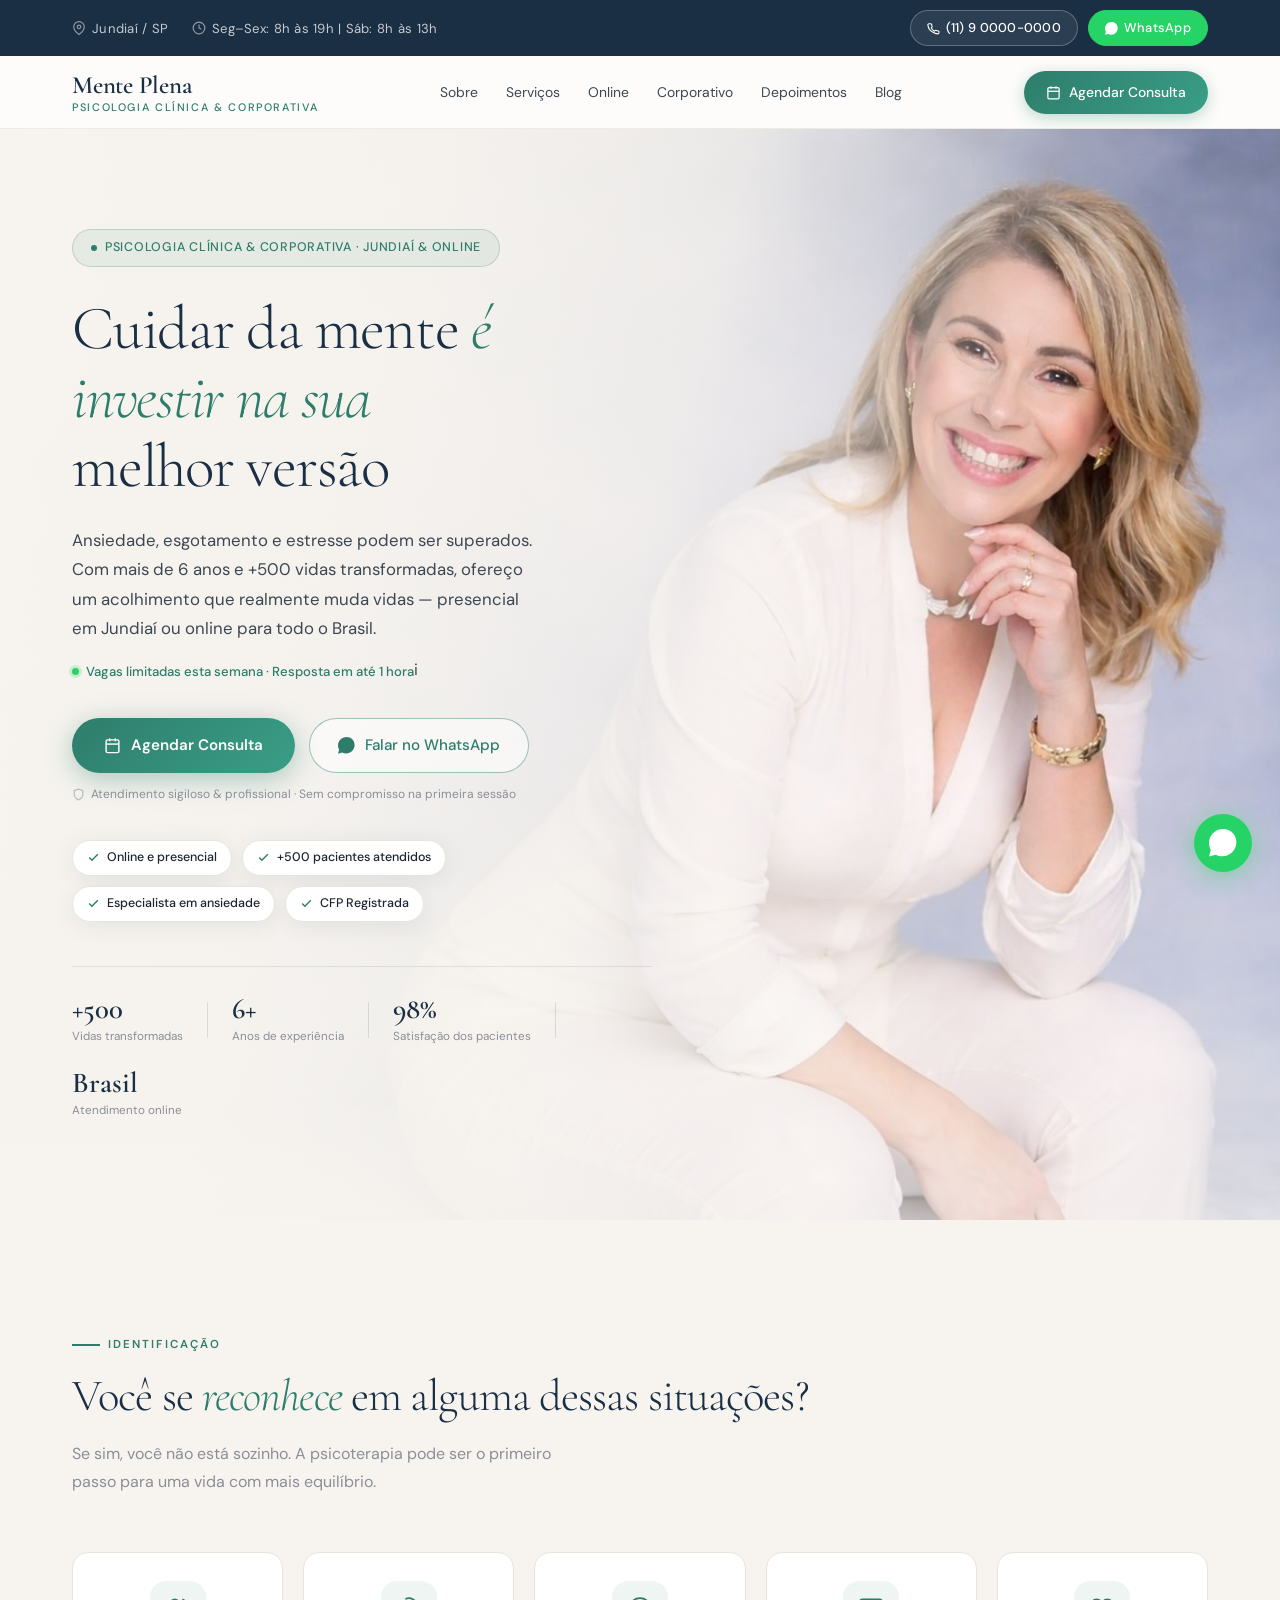
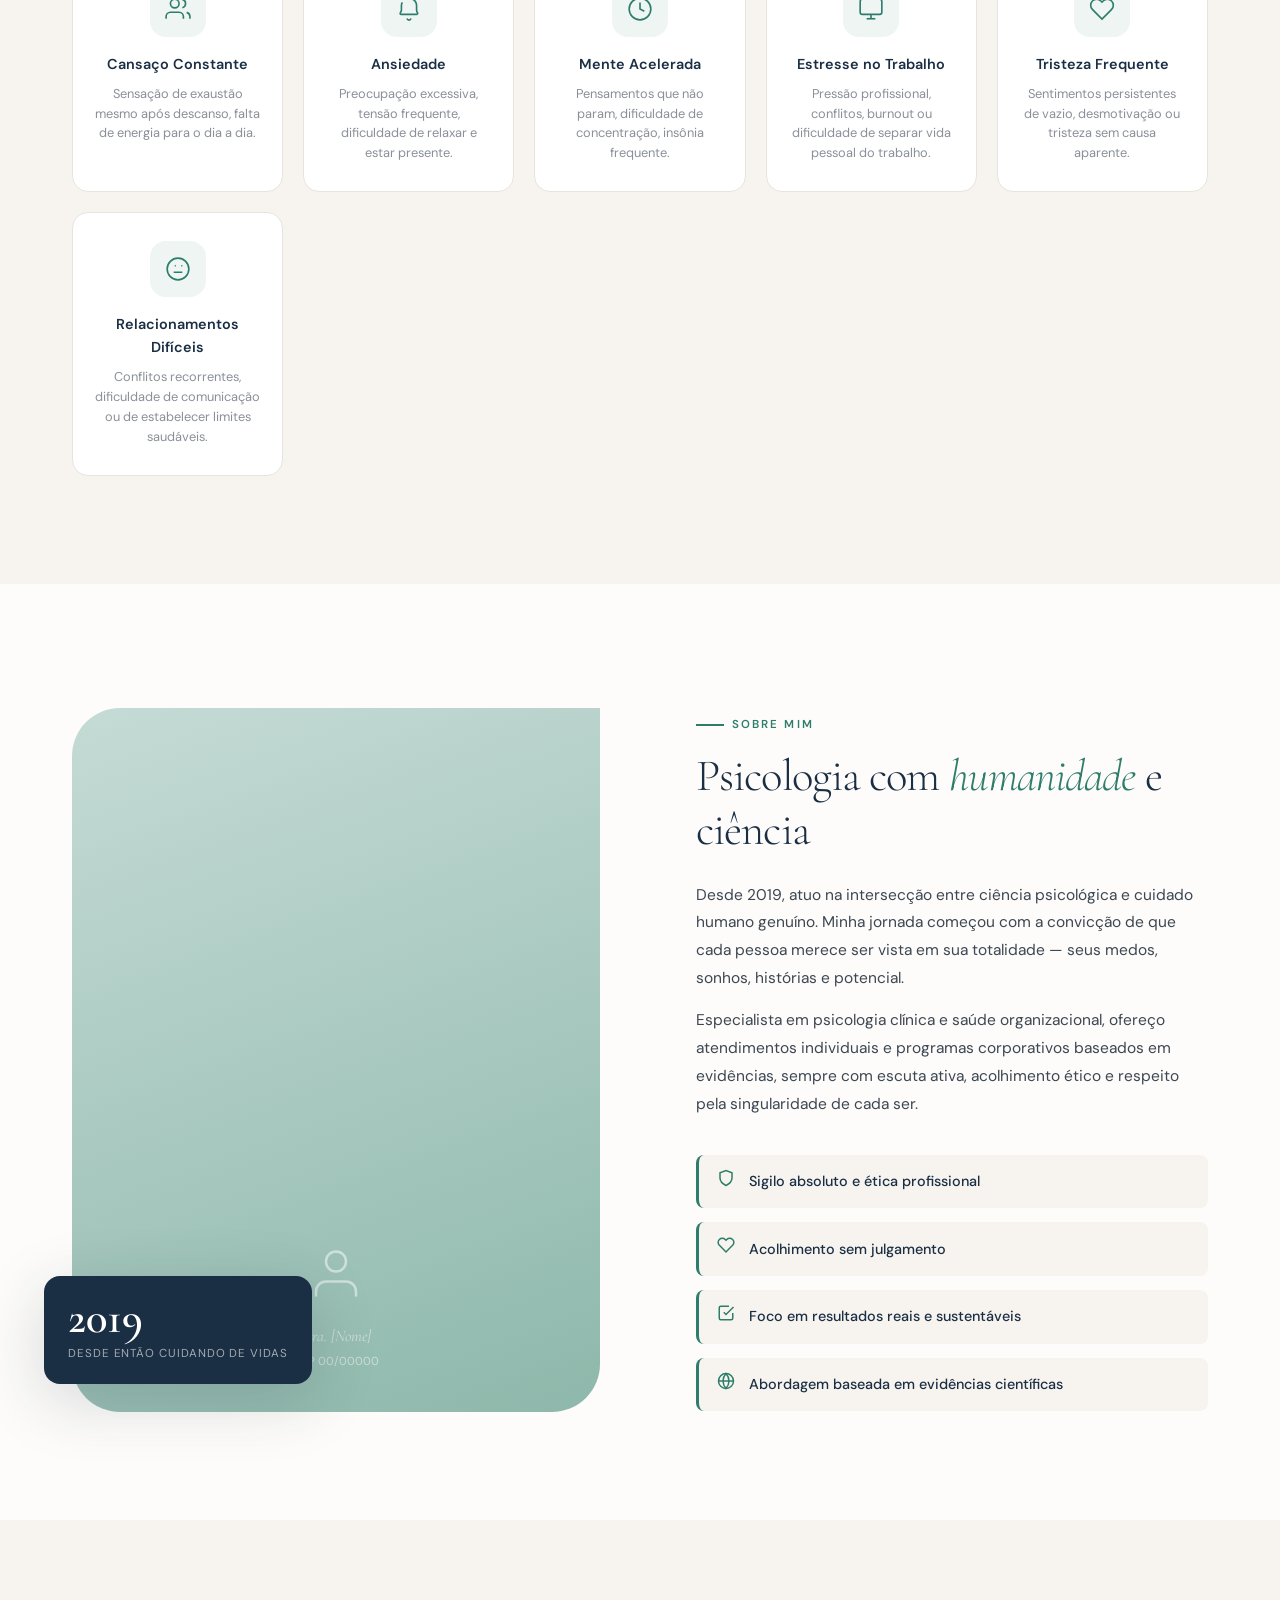
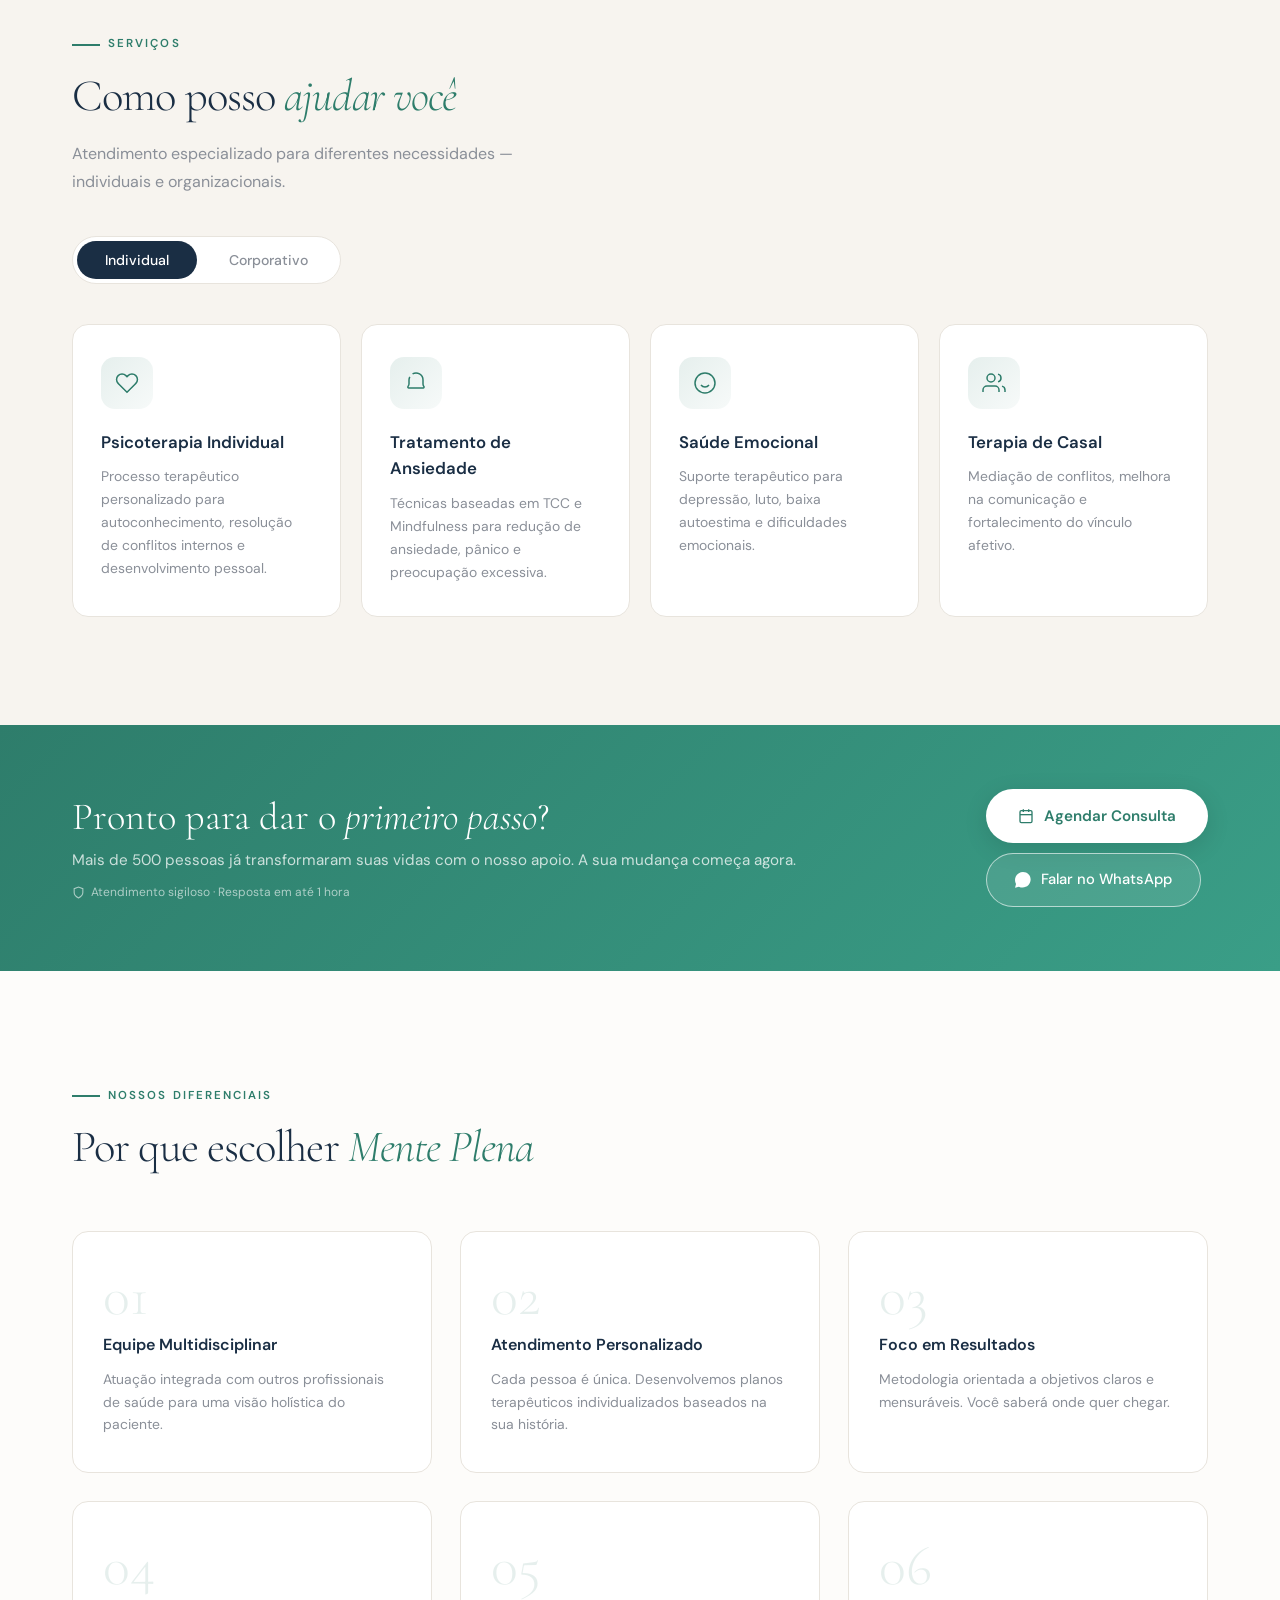
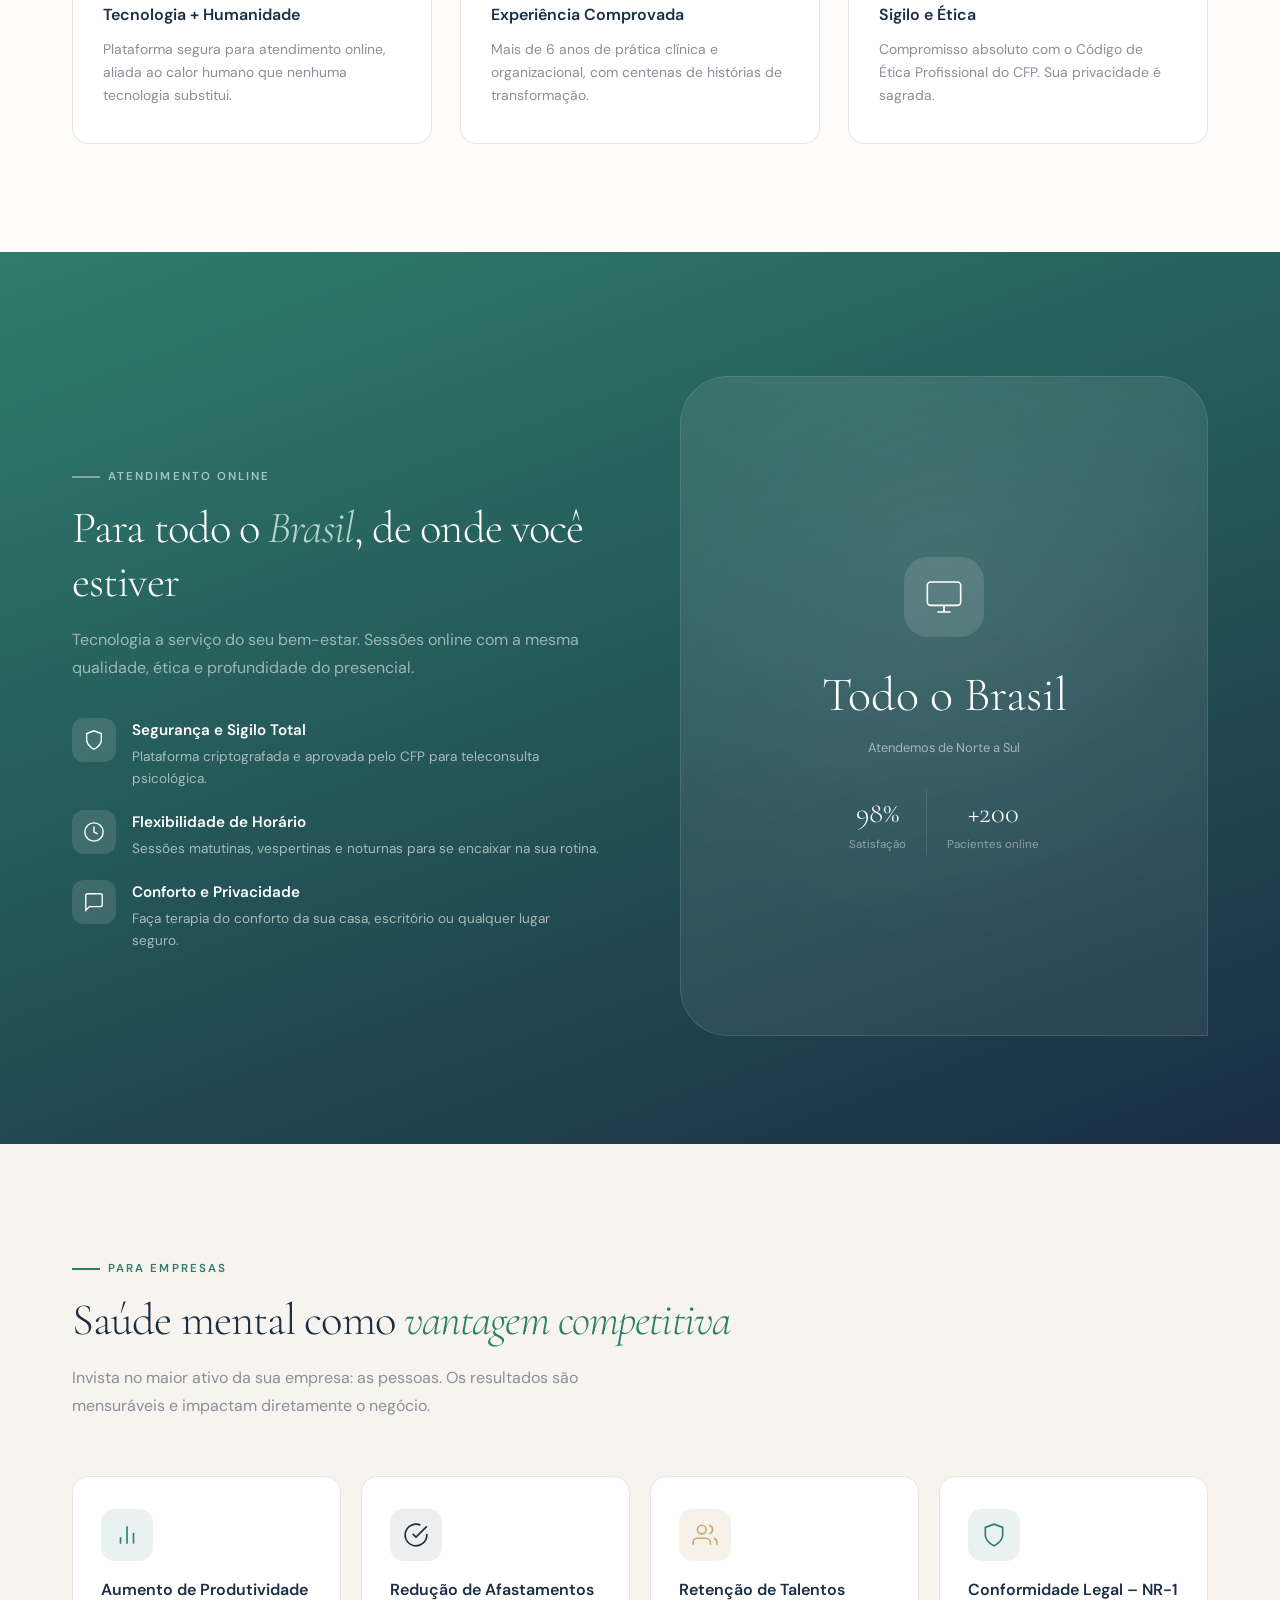
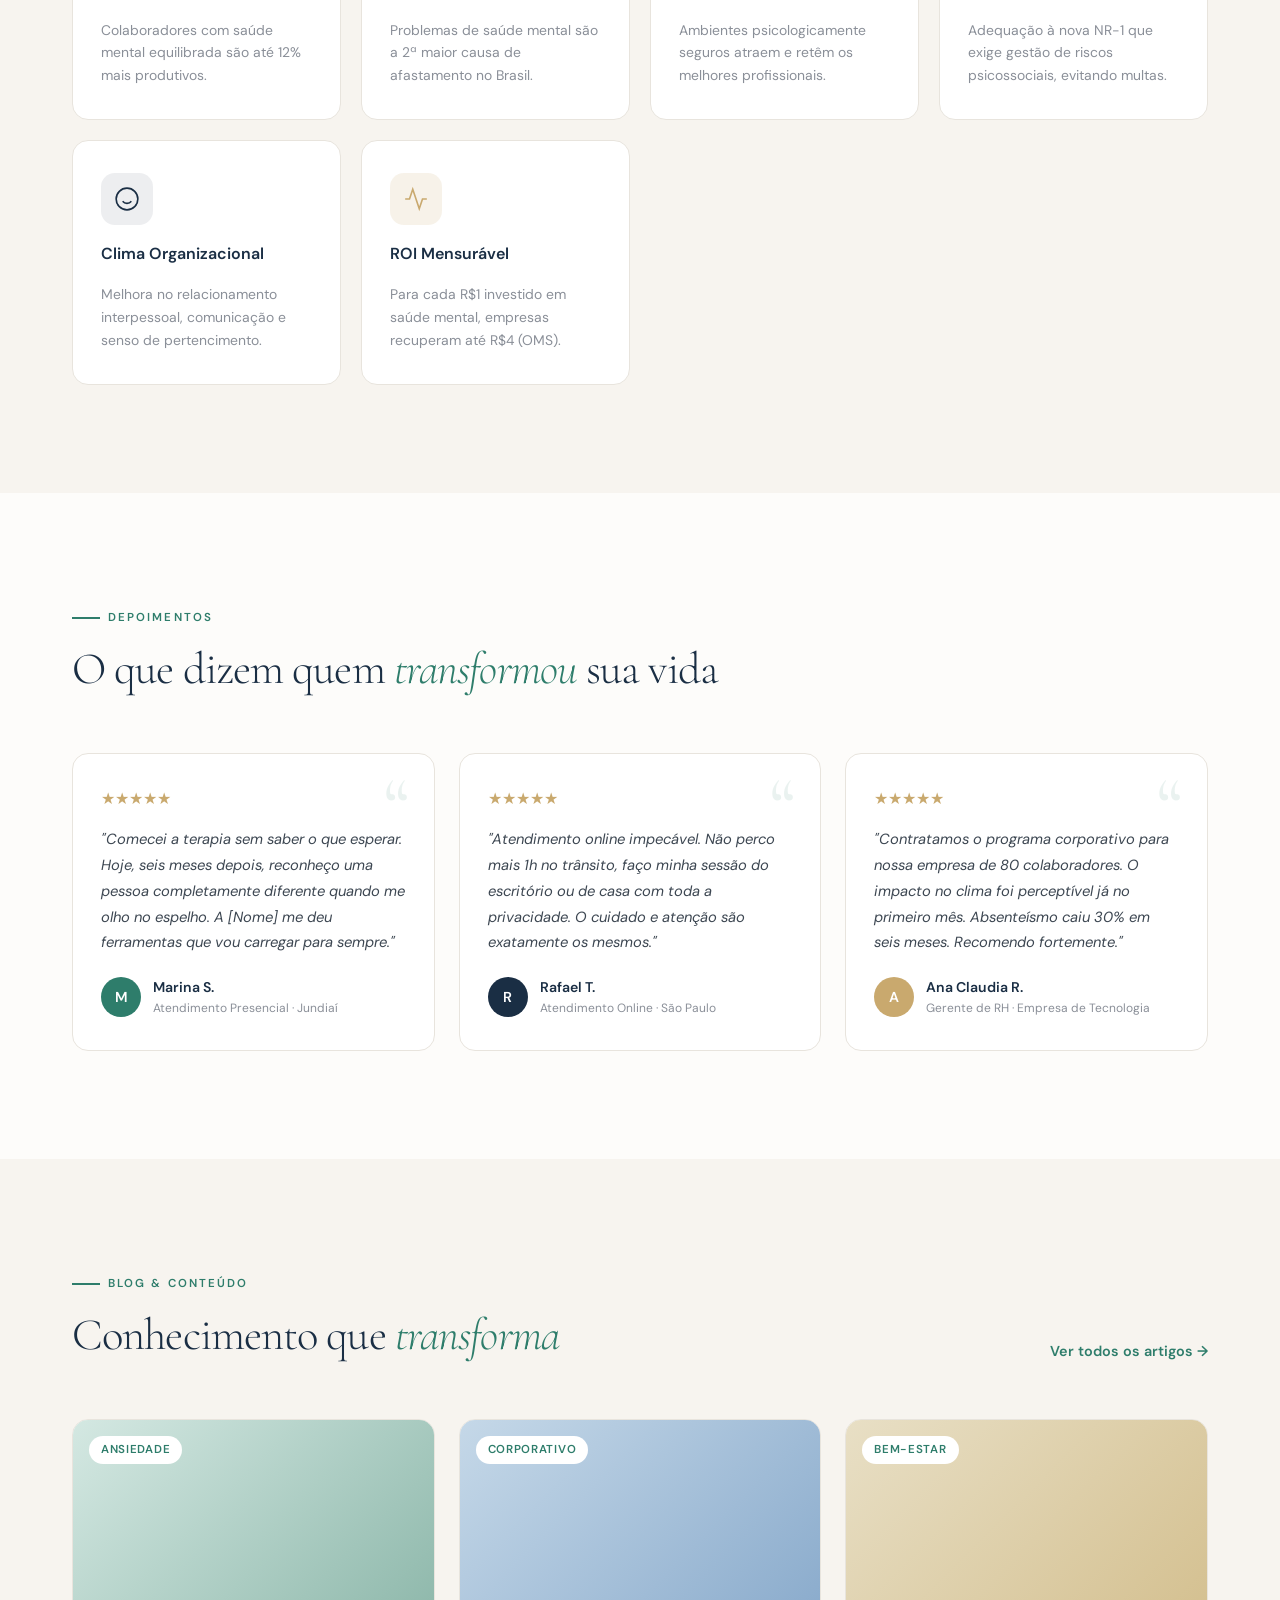
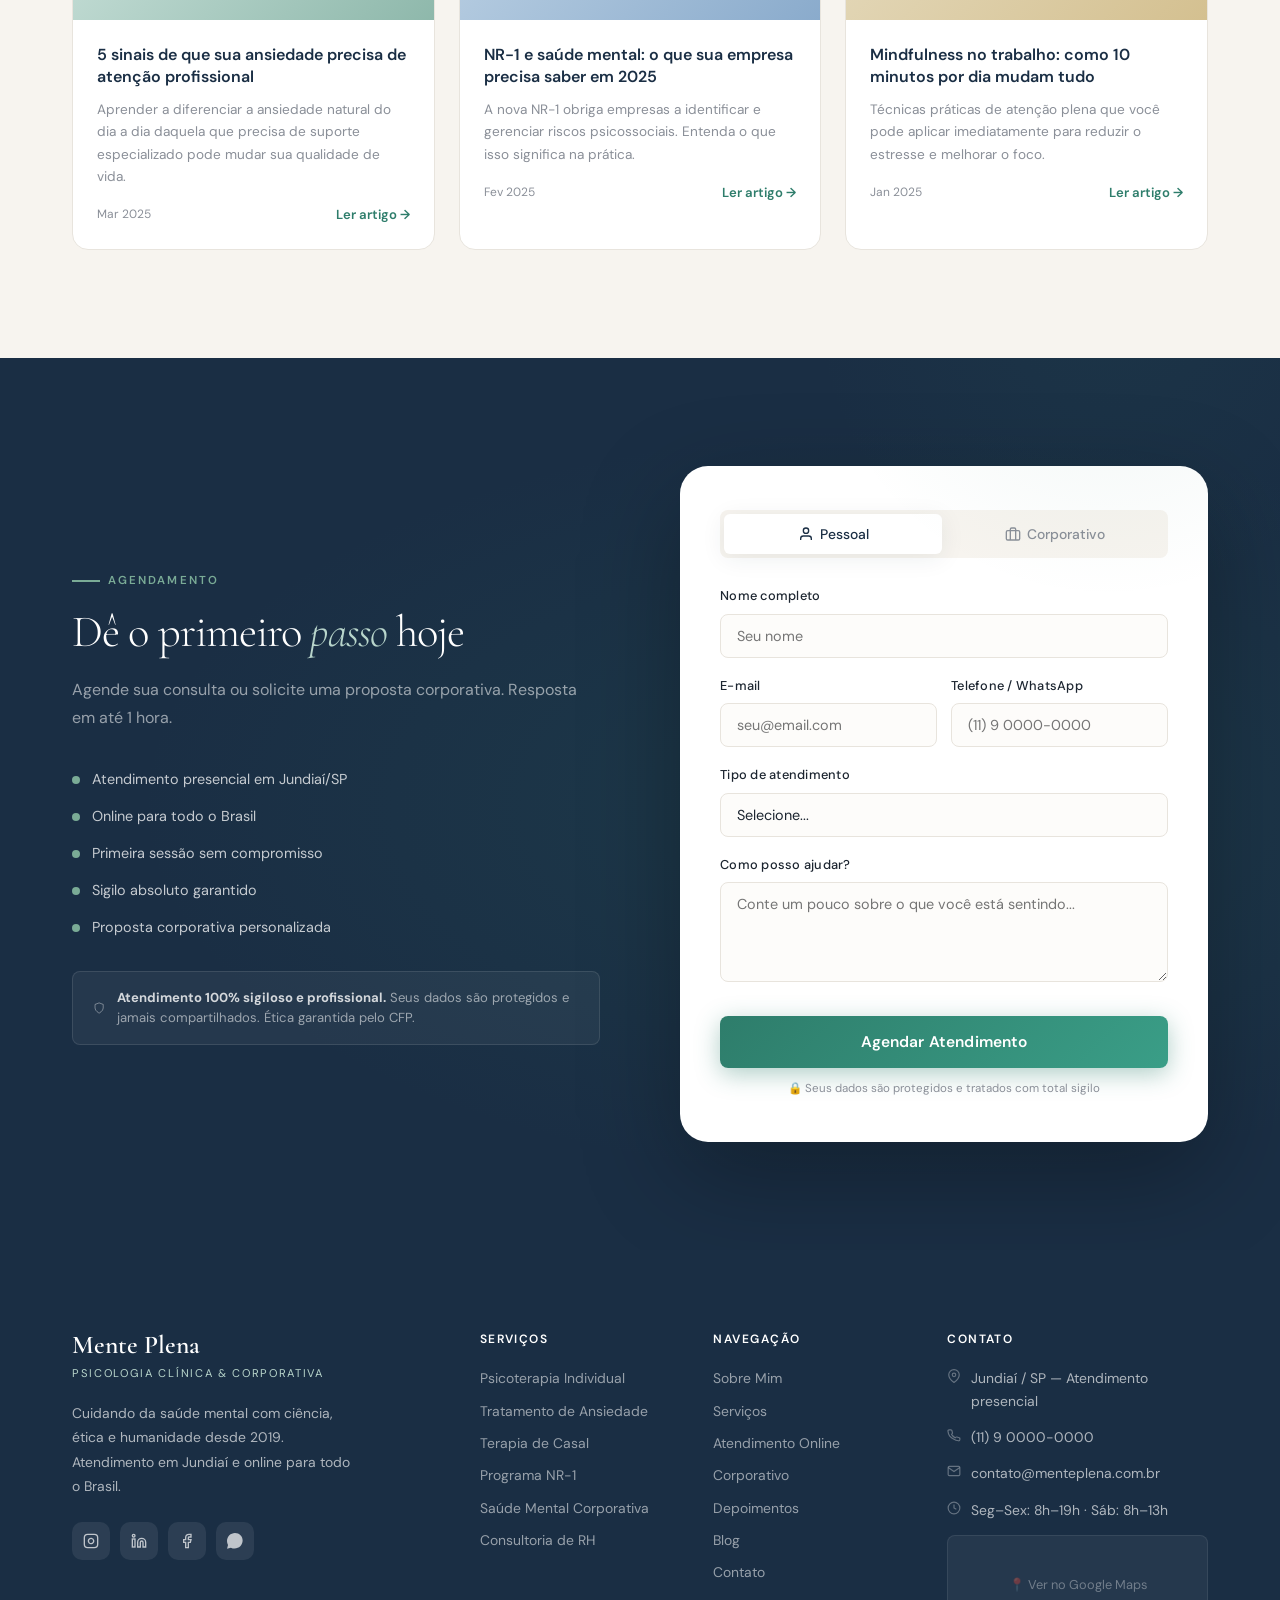
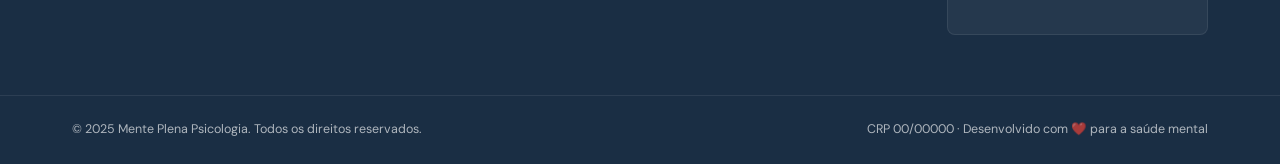
==== mente_plena_melhorado.html @ f74b6563 "subindo uns bagui ai" ====
<!DOCTYPE html>
<html lang="pt-BR">
<head>
<meta charset="UTF-8">
<meta name="viewport" content="width=device-width, initial-scale=1.0">
<meta name="description" content="Psicóloga em Jundiaí e atendimento online para todo o Brasil. Saúde mental individual e corporativa. Agende sua consulta.">
<title>Mente Plena | Psicologia Clínica e Corporativa em Jundiaí</title>
<link rel="preconnect" href="https://fonts.googleapis.com">
<link href="https://fonts.googleapis.com/css2?family=Cormorant+Garamond:ital,wght@0,300;0,400;0,600;1,300;1,400&family=DM+Sans:ital,opsz,wght@0,9..40,300;0,9..40,400;0,9..40,500;0,9..40,600;1,9..40,300&display=swap" rel="stylesheet">
<style>
  *, *::before, *::after { box-sizing: border-box; margin: 0; padding: 0; }

  :root {
    --navy: #1a2e44;
    --navy-mid: #243b55;
    --teal: #2e7d6b;
    --teal-light: #3a9e87;
    --sage: #7aab96;
    --sage-pale: #b8d5cb;
    --cream: #f7f4ef;
    --warm-white: #fdfcfa;
    --stone: #e8e4dd;
    --gray-mid: #8a8f98;
    --text-dark: #1c2530;
    --text-body: #3d4752;
    --gold: #c9a96e;
    --gold-light: #e8d5b0;
    --font-display: 'Cormorant Garamond', Georgia, serif;
    --font-body: 'DM Sans', sans-serif;
    --radius-sm: 8px;
    --radius-md: 16px;
    --radius-lg: 28px;
    --radius-xl: 48px;
    --shadow-soft: 0 4px 24px rgba(26,46,68,0.08);
    --shadow-mid: 0 8px 40px rgba(26,46,68,0.12);
    --shadow-strong: 0 16px 64px rgba(26,46,68,0.18);
    --transition: all 0.35s cubic-bezier(0.4, 0, 0.2, 1);
  }

  html { scroll-behavior: smooth; font-size: 16px; }
  body { font-family: var(--font-body); color: var(--text-body); background: var(--warm-white); line-height: 1.6; overflow-x: hidden; }

  /* ── TOPBAR ── */
  .topbar { background: var(--navy); color: rgba(255,255,255,0.75); font-size: 0.82rem; font-weight: 400; letter-spacing: 0.02em; padding: 10px 0; }
  .topbar-inner { max-width: 1200px; margin: 0 auto; padding: 0 32px; display: flex; align-items: center; justify-content: space-between; gap: 16px; flex-wrap: wrap; }
  .topbar-left { display: flex; align-items: center; gap: 24px; flex-wrap: wrap; }
  .topbar-item { display: flex; align-items: center; gap: 6px; }
  .topbar-item svg { opacity: 0.7; flex-shrink: 0; }
  .topbar-right { display: flex; align-items: center; gap: 10px; }
  .btn-top { display: inline-flex; align-items: center; gap: 6px; padding: 7px 16px; border-radius: 40px; font-size: 0.8rem; font-weight: 500; text-decoration: none; transition: var(--transition); border: 1px solid transparent; cursor: pointer; }
  .btn-top-phone { color: white; border-color: rgba(255,255,255,0.25); background: rgba(255,255,255,0.08); }
  .btn-top-phone:hover { background: rgba(255,255,255,0.18); }
  .btn-top-wa { background: #25d366; color: white; border-color: #25d366; }
  .btn-top-wa:hover { background: #1fba5a; }

  /* ── NAVBAR ── */
  header {
    position: sticky; top: 0; z-index: 100;
    background: rgba(253,252,250,0.96);
    backdrop-filter: blur(20px);
    -webkit-backdrop-filter: blur(20px);
    border-bottom: 1px solid rgba(232,228,221,0.7);
    transition: all 0.4s cubic-bezier(0.4,0,0.2,1);
  }
  header.scrolled {
    box-shadow: 0 2px 32px rgba(26,46,68,0.1);
    background: rgba(253,252,250,0.99);
    border-bottom-color: var(--stone);
  }
  header.scrolled .header-inner { height: 62px; }
  .header-inner { max-width: 1200px; margin: 0 auto; padding: 0 32px; height: 72px; display: flex; align-items: center; justify-content: space-between; gap: 24px; transition: height 0.4s ease; }
  .logo { text-decoration: none; display: flex; flex-direction: column; line-height: 1.2; }
  .logo-name { font-family: var(--font-display); font-size: 1.55rem; font-weight: 600; color: var(--navy); letter-spacing: -0.01em; transition: var(--transition); }
  .logo-tag { font-size: 0.68rem; letter-spacing: 0.15em; text-transform: uppercase; color: var(--teal); font-weight: 500; }
  nav { display: flex; align-items: center; gap: 2px; }
  nav a { text-decoration: none; color: var(--text-body); font-size: 0.87rem; font-weight: 400; padding: 8px 13px; border-radius: 8px; transition: var(--transition); white-space: nowrap; position: relative; }
  nav a:hover { color: var(--teal); background: rgba(46,125,107,0.06); }
  nav a::after { content: ''; position: absolute; bottom: 4px; left: 50%; transform: translateX(-50%) scaleX(0); width: calc(100% - 26px); height: 1.5px; background: var(--teal); border-radius: 2px; transition: transform 0.25s ease; }
  nav a:hover::after { transform: translateX(-50%) scaleX(1); }
  .btn-agendar { display: inline-flex; align-items: center; gap: 8px; padding: 10px 22px; background: linear-gradient(135deg, var(--teal), var(--teal-light)); color: white; border-radius: 40px; text-decoration: none; font-size: 0.87rem; font-weight: 500; transition: var(--transition); box-shadow: 0 4px 16px rgba(46,125,107,0.3); white-space: nowrap; }
  .btn-agendar:hover { transform: translateY(-2px); box-shadow: 0 8px 28px rgba(46,125,107,0.42); }
  /* Hamburger */
  .menu-toggle { display: none; background: none; border: none; cursor: pointer; padding: 8px; border-radius: 8px; transition: var(--transition); flex-direction: column; gap: 5px; }
  .menu-toggle:hover { background: var(--cream); }
  .menu-toggle span { display: block; width: 22px; height: 2px; background: var(--navy); border-radius: 2px; transition: all 0.3s cubic-bezier(0.4,0,0.2,1); }
  .menu-toggle.open span:nth-child(1) { transform: translateY(7px) rotate(45deg); }
  .menu-toggle.open span:nth-child(2) { opacity: 0; transform: scaleX(0); }
  .menu-toggle.open span:nth-child(3) { transform: translateY(-7px) rotate(-45deg); }
  .mobile-menu { display: none; position: fixed; top: 0; left: 0; right: 0; bottom: 0; background: rgba(253,252,250,0.98); backdrop-filter: blur(24px); z-index: 99; flex-direction: column; align-items: center; justify-content: center; gap: 8px; opacity: 0; pointer-events: none; transition: opacity 0.3s ease; }
  .mobile-menu.open { opacity: 1; pointer-events: all; }
  .mobile-menu a { font-family: var(--font-display); font-size: 2rem; font-weight: 300; color: var(--navy); text-decoration: none; padding: 12px 40px; border-radius: var(--radius-md); transition: var(--transition); }
  .mobile-menu a:hover { color: var(--teal); background: rgba(46,125,107,0.06); }
  .mobile-menu .btn-mobile-cta { margin-top: 16px; background: linear-gradient(135deg, var(--teal), var(--teal-light)); color: white; font-family: var(--font-body); font-size: 1rem; font-weight: 500; padding: 16px 40px; border-radius: 50px; box-shadow: 0 6px 24px rgba(46,125,107,0.35); }

  /* ── HERO ── */
  .hero-section { position: relative; min-height: 94vh; display: flex; align-items: center; overflow: hidden; }
  .hero-bg { position: absolute; inset: 0; z-index: 0; }
  .hero-bg img { width: 100%; height: 100%; object-fit: cover; object-position: 68% center; display: block; transition: transform 0.1s ease-out; }
  /* Layered overlays for premium look */
  .hero-bg-overlay {
    position: absolute; inset: 0;
    background: linear-gradient(105deg,
      rgba(247,244,239,1) 0%,
      rgba(247,244,239,0.97) 28%,
      rgba(247,244,239,0.82) 48%,
      rgba(247,244,239,0.3) 65%,
      rgba(247,244,239,0) 75%
    );
  }
  /* Subtle vignette at bottom */
  .hero-bg-overlay2 { position: absolute; inset: 0; background: linear-gradient(to bottom, transparent 60%, rgba(247,244,239,0.6) 100%); }
  .hero { position: relative; z-index: 1; width: 100%; max-width: 1200px; margin: 0 auto; padding: 100px 32px; }
  .hero-content { max-width: 580px; }

  /* Hero badge */
  .hero-badge { display: inline-flex; align-items: center; gap: 8px; padding: 8px 18px; background: rgba(46,125,107,0.08); border: 1px solid rgba(46,125,107,0.22); border-radius: 40px; font-size: 0.78rem; font-weight: 500; color: var(--teal); letter-spacing: 0.06em; text-transform: uppercase; margin-bottom: 28px; animation: fadeInUp 0.8s ease both; }
  .hero-badge-dot { width: 6px; height: 6px; border-radius: 50%; background: var(--teal); animation: pulse 2s infinite; }
  @keyframes pulse { 0%, 100% { opacity: 1; transform: scale(1); } 50% { opacity: 0.5; transform: scale(1.4); } }

  /* Hero headline — more emotional */
  .hero h1 { font-family: var(--font-display); font-size: clamp(2.7rem, 4.8vw, 4.2rem); font-weight: 300; color: var(--navy); line-height: 1.12; letter-spacing: -0.02em; margin-bottom: 24px; animation: fadeInUp 0.8s 0.1s ease both; }
  .hero h1 em { font-style: italic; color: var(--teal); }
  .hero h1 .hero-h1-accent { display: block; }
  .hero-sub { font-size: 1.05rem; color: var(--text-body); line-height: 1.75; max-width: 470px; margin-bottom: 14px; opacity: 0.82; animation: fadeInUp 0.8s 0.18s ease both; }
  /* Urgency microcopy */
  .hero-urgency { display: inline-flex; align-items: center; gap: 7px; font-size: 0.82rem; color: var(--teal); font-weight: 500; margin-bottom: 36px; animation: fadeInUp 0.8s 0.22s ease both; }
  .hero-urgency-dot { width: 7px; height: 7px; border-radius: 50%; background: #25d366; box-shadow: 0 0 0 3px rgba(37,211,102,0.2); }

  /* CTAs */
  .hero-ctas { display: flex; align-items: center; gap: 14px; flex-wrap: wrap; animation: fadeInUp 0.8s 0.28s ease both; }
  .btn-primary { display: inline-flex; align-items: center; gap: 10px; padding: 15px 32px; background: linear-gradient(135deg, var(--teal), var(--teal-light)); color: white; border-radius: 50px; text-decoration: none; font-size: 0.95rem; font-weight: 600; transition: var(--transition); box-shadow: 0 6px 28px rgba(46,125,107,0.38); white-space: nowrap; }
  .btn-primary:hover { transform: translateY(-2px); box-shadow: 0 10px 36px rgba(46,125,107,0.48); }
  .btn-secondary { display: inline-flex; align-items: center; gap: 10px; padding: 14px 28px; border: 1.5px solid rgba(46,125,107,0.45); color: var(--teal); border-radius: 50px; text-decoration: none; font-size: 0.95rem; font-weight: 500; transition: var(--transition); background: rgba(255,255,255,0.55); backdrop-filter: blur(8px); white-space: nowrap; }
  .btn-secondary:hover { background: rgba(46,125,107,0.08); border-color: var(--teal); transform: translateY(-1px); }
  /* Microcopy under CTA */
  .hero-cta-note { font-size: 0.75rem; color: var(--gray-mid); margin-top: 12px; display: flex; align-items: center; gap: 6px; animation: fadeInUp 0.8s 0.35s ease both; }
  .hero-cta-note svg { opacity: 0.6; }

  /* Trust badges row */
  .hero-badges { display: flex; flex-wrap: wrap; gap: 10px; margin-top: 36px; animation: fadeInUp 0.8s 0.38s ease both; }
  .hero-badge-item { display: flex; align-items: center; gap: 7px; padding: 7px 14px; background: white; border: 1px solid var(--stone); border-radius: 30px; font-size: 0.78rem; font-weight: 500; color: var(--text-dark); box-shadow: var(--shadow-soft); }
  .hero-badge-item svg { color: var(--teal); flex-shrink: 0; }

  /* Stats */
  .hero-trust { display: flex; align-items: center; gap: 24px; margin-top: 44px; padding-top: 28px; border-top: 1px solid rgba(26,46,68,0.1); flex-wrap: wrap; animation: fadeInUp 0.8s 0.44s ease both; }
  .hero-trust-item { display: flex; flex-direction: column; }
  .hero-trust-num { font-family: var(--font-display); font-size: 1.8rem; font-weight: 600; color: var(--navy); line-height: 1; }
  .hero-trust-label { font-size: 0.73rem; color: var(--gray-mid); margin-top: 3px; }
  .hero-trust-divider { width: 1px; height: 36px; background: rgba(26,46,68,0.13); }

  /* Float cards */
  .hero-float-card { position: absolute; background: white; border-radius: var(--radius-md); padding: 14px 18px; box-shadow: 0 12px 48px rgba(26,46,68,0.14); display: flex; align-items: center; gap: 12px; z-index: 2; animation: floatIn 1s ease both; }
  .hero-float-1 { bottom: 15%; right: 8%; min-width: 200px; animation-delay: 0.6s; }
  .hero-float-2 { top: 22%; right: 5%; min-width: 200px; animation-delay: 0.9s; }
  @keyframes floatIn { from { opacity: 0; transform: translateY(16px); } to { opacity: 1; transform: translateY(0); } }
  @keyframes float { 0%, 100% { transform: translateY(0); } 50% { transform: translateY(-6px); } }
  .hero-float-card { animation: floatIn 1s ease both; }
  .hero-float-1 { animation: floatIn 1s 0.6s ease both, float 4s 1.6s ease-in-out infinite; }
  .hero-float-2 { animation: floatIn 1s 0.9s ease both, float 4s 1.9s ease-in-out infinite reverse; }
  .float-icon { width: 42px; height: 42px; border-radius: 12px; display: flex; align-items: center; justify-content: center; flex-shrink: 0; }
  .float-icon-teal { background: rgba(46,125,107,0.1); }
  .float-icon-navy { background: rgba(26,46,68,0.08); }
  .float-text { display: flex; flex-direction: column; }
  .float-label { font-size: 0.68rem; color: var(--gray-mid); text-transform: uppercase; letter-spacing: 0.08em; }
  .float-value { font-size: 0.9rem; font-weight: 600; color: var(--navy); }

  /* Glassmorphism accent card on hero */
  .hero-glass-card { position: absolute; bottom: 10%; right: 3%; background: rgba(255,255,255,0.65); backdrop-filter: blur(16px); border: 1px solid rgba(255,255,255,0.9); border-radius: var(--radius-md); padding: 16px 22px; box-shadow: 0 8px 32px rgba(26,46,68,0.12); z-index: 2; min-width: 190px; display: none; }

  @keyframes fadeInUp { from { opacity: 0; transform: translateY(20px); } to { opacity: 1; transform: translateY(0); } }

  /* ── SECTION BASE ── */
  section { padding: 108px 0; }
  .container { max-width: 1200px; margin: 0 auto; padding: 0 32px; }
  .section-label { display: inline-flex; align-items: center; gap: 8px; font-size: 0.72rem; font-weight: 600; letter-spacing: 0.18em; text-transform: uppercase; color: var(--teal); margin-bottom: 16px; }
  .section-label::before { content: ''; width: 28px; height: 2px; background: var(--teal); flex-shrink: 0; }
  .section-title { font-family: var(--font-display); font-size: clamp(1.9rem, 3.5vw, 2.9rem); font-weight: 300; color: var(--navy); line-height: 1.2; letter-spacing: -0.02em; }
  .section-title em { font-style: italic; color: var(--teal); }
  .section-sub { font-size: 1rem; color: var(--gray-mid); line-height: 1.75; max-width: 520px; margin-top: 16px; }

  /* CTA repeat banner */
  .cta-band { background: linear-gradient(135deg, var(--teal), var(--teal-light)); padding: 64px 0; }
  .cta-band-inner { max-width: 1200px; margin: 0 auto; padding: 0 32px; display: flex; align-items: center; justify-content: space-between; gap: 32px; flex-wrap: wrap; }
  .cta-band-text h3 { font-family: var(--font-display); font-size: clamp(1.6rem, 3vw, 2.4rem); font-weight: 300; color: white; line-height: 1.2; }
  .cta-band-text h3 em { font-style: italic; }
  .cta-band-text p { color: rgba(255,255,255,0.75); margin-top: 8px; font-size: 0.95rem; }
  .cta-band-note { font-size: 0.75rem; color: rgba(255,255,255,0.6); margin-top: 10px; display: flex; align-items: center; gap: 6px; }
  .btn-cta-white { display: inline-flex; align-items: center; gap: 10px; padding: 15px 32px; background: white; color: var(--teal); border-radius: 50px; text-decoration: none; font-size: 0.95rem; font-weight: 600; transition: var(--transition); box-shadow: 0 6px 24px rgba(0,0,0,0.12); white-space: nowrap; }
  .btn-cta-white:hover { transform: translateY(-2px); box-shadow: 0 10px 32px rgba(0,0,0,0.16); }
  .btn-cta-wa { display: inline-flex; align-items: center; gap: 10px; padding: 14px 28px; border: 1.5px solid rgba(255,255,255,0.6); color: white; border-radius: 50px; text-decoration: none; font-size: 0.92rem; font-weight: 500; transition: var(--transition); background: rgba(255,255,255,0.1); white-space: nowrap; }
  .btn-cta-wa:hover { background: rgba(255,255,255,0.2); border-color: white; }
  .cta-band-btns { display: flex; flex-direction: column; gap: 10px; align-items: flex-start; }

  /* ── DORES ── */
  .dores { background: var(--cream); }
  .dores-grid { display: grid; grid-template-columns: repeat(auto-fit, minmax(180px, 1fr)); gap: 20px; margin-top: 56px; }
  .dor-card { background: white; border-radius: var(--radius-md); padding: 28px 22px; text-align: center; transition: var(--transition); border: 1px solid var(--stone); cursor: default; }
  .dor-card:hover { transform: translateY(-5px); box-shadow: var(--shadow-mid); border-color: rgba(46,125,107,0.2); }
  .dor-icon { width: 56px; height: 56px; border-radius: 16px; background: rgba(46,125,107,0.08); display: flex; align-items: center; justify-content: center; margin: 0 auto 16px; transition: var(--transition); }
  .dor-card:hover .dor-icon { background: rgba(46,125,107,0.14); transform: scale(1.05); }
  .dor-title { font-size: 0.9rem; font-weight: 600; color: var(--navy); margin-bottom: 8px; }
  .dor-text { font-size: 0.8rem; color: var(--gray-mid); line-height: 1.55; }

  /* ── SOBRE ── */
  .sobre-grid { display: grid; grid-template-columns: 1fr 1fr; gap: 80px; align-items: center; margin-top: 16px; }
  .sobre-img-wrap { position: relative; border-radius: var(--radius-xl) 0 var(--radius-xl) var(--radius-xl); overflow: hidden; aspect-ratio: 3/4; }
  .sobre-img-bg { width: 100%; height: 100%; background: linear-gradient(160deg, #c5dbd5, #8eb8ab); display: flex; align-items: flex-end; justify-content: center; }
  .sobre-badge-float { position: absolute; bottom: 28px; left: -28px; background: var(--navy); color: white; border-radius: var(--radius-md); padding: 20px 24px; box-shadow: var(--shadow-strong); }
  .sobre-badge-year { font-family: var(--font-display); font-size: 2.8rem; font-weight: 600; line-height: 1; color: white; }
  .sobre-badge-label { font-size: 0.72rem; color: rgba(255,255,255,0.6); margin-top: 4px; letter-spacing: 0.08em; text-transform: uppercase; }
  .sobre-content { padding-left: 16px; }
  .sobre-text { font-size: 0.97rem; color: var(--text-body); line-height: 1.8; margin-top: 24px; }
  .sobre-valores { display: flex; flex-direction: column; gap: 14px; margin-top: 36px; }
  .valor-item { display: flex; align-items: center; gap: 14px; padding: 14px 18px; background: var(--cream); border-radius: var(--radius-sm); border-left: 3px solid var(--teal); transition: var(--transition); }
  .valor-item:hover { background: rgba(46,125,107,0.06); }
  .valor-icon { color: var(--teal); flex-shrink: 0; }
  .valor-text { font-size: 0.9rem; font-weight: 500; color: var(--navy); }

  /* ── SERVIÇOS ── */
  .servicos { background: var(--cream); }
  .servicos-tabs { display: flex; gap: 4px; background: white; border: 1px solid var(--stone); border-radius: 40px; padding: 4px; width: fit-content; margin: 40px 0; }
  .tab-btn { padding: 10px 28px; border-radius: 40px; border: none; background: transparent; font-family: var(--font-body); font-size: 0.88rem; font-weight: 500; color: var(--gray-mid); cursor: pointer; transition: var(--transition); }
  .tab-btn.active { background: var(--navy); color: white; }
  .servicos-panel { display: none; }
  .servicos-panel.active { display: block; }
  .servicos-grid { display: grid; grid-template-columns: repeat(auto-fit, minmax(250px, 1fr)); gap: 20px; }
  .servico-card { background: white; border-radius: var(--radius-md); padding: 32px 28px; border: 1px solid var(--stone); transition: var(--transition); position: relative; overflow: hidden; }
  .servico-card::before { content: ''; position: absolute; top: 0; left: 0; right: 0; height: 3px; background: linear-gradient(90deg, var(--teal), var(--teal-light)); transform: scaleX(0); transform-origin: left; transition: transform 0.35s ease; }
  .servico-card:hover { transform: translateY(-5px); box-shadow: var(--shadow-mid); border-color: rgba(46,125,107,0.15); }
  .servico-card:hover::before { transform: scaleX(1); }
  .servico-icon { width: 52px; height: 52px; border-radius: 14px; background: linear-gradient(135deg, rgba(46,125,107,0.12), rgba(46,125,107,0.04)); display: flex; align-items: center; justify-content: center; margin-bottom: 20px; transition: var(--transition); }
  .servico-card:hover .servico-icon { background: rgba(46,125,107,0.16); transform: scale(1.05); }
  .servico-title { font-size: 1.05rem; font-weight: 600; color: var(--navy); margin-bottom: 10px; }
  .servico-text { font-size: 0.87rem; color: var(--gray-mid); line-height: 1.65; }

  /* ── FORMULÁRIO ── */
  .form-section { background: var(--navy); position: relative; overflow: hidden; }
  .form-section::before { content: ''; position: absolute; inset: 0; background: radial-gradient(ellipse at 70% 50%, rgba(46,125,107,0.15) 0%, transparent 60%); }
  .form-section::after { content: ''; position: absolute; top: -40%; right: -10%; width: 600px; height: 600px; border-radius: 50%; background: radial-gradient(circle, rgba(46,125,107,0.08) 0%, transparent 70%); pointer-events: none; }
  .form-grid { display: grid; grid-template-columns: 1fr 1fr; gap: 80px; align-items: center; position: relative; }
  .form-content .section-label { color: var(--sage); }
  .form-content .section-label::before { background: var(--sage); }
  .form-content .section-title { color: white; }
  .form-content .section-sub { color: rgba(255,255,255,0.55); }
  .form-feature-list { margin-top: 36px; display: flex; flex-direction: column; gap: 14px; }
  .form-feature { display: flex; align-items: center; gap: 12px; color: rgba(255,255,255,0.75); font-size: 0.9rem; }
  .form-feature-dot { width: 8px; height: 8px; border-radius: 50%; background: var(--sage); flex-shrink: 0; }
  .form-security { margin-top: 32px; padding: 16px 20px; background: rgba(255,255,255,0.05); border: 1px solid rgba(255,255,255,0.1); border-radius: var(--radius-sm); display: flex; align-items: center; gap: 12px; }
  .form-security-text { font-size: 0.82rem; color: rgba(255,255,255,0.55); line-height: 1.5; }
  .form-security-text strong { color: rgba(255,255,255,0.8); }
  .form-card { background: white; border-radius: var(--radius-lg); padding: 44px 40px; box-shadow: 0 32px 100px rgba(0,0,0,0.3); }
  .form-type-toggle { display: grid; grid-template-columns: 1fr 1fr; gap: 4px; background: var(--cream); border-radius: var(--radius-sm); padding: 4px; margin-bottom: 28px; }
  .type-btn { padding: 11px; border-radius: 6px; border: none; font-family: var(--font-body); font-size: 0.87rem; font-weight: 500; cursor: pointer; transition: var(--transition); color: var(--gray-mid); background: transparent; display: flex; align-items: center; justify-content: center; gap: 6px; }
  .type-btn.active { background: white; color: var(--navy); box-shadow: var(--shadow-soft); }
  .form-panel { display: none; }
  .form-panel.active { display: block; }
  .form-group { margin-bottom: 18px; }
  .form-label { display: block; font-size: 0.8rem; font-weight: 500; color: var(--text-dark); margin-bottom: 7px; letter-spacing: 0.02em; }
  .form-input, .form-select, .form-textarea { width: 100%; padding: 12px 16px; border: 1.5px solid var(--stone); border-radius: var(--radius-sm); font-family: var(--font-body); font-size: 0.9rem; color: var(--text-dark); background: var(--warm-white); transition: var(--transition); outline: none; appearance: none; }
  .form-input:focus, .form-select:focus, .form-textarea:focus { border-color: var(--teal); box-shadow: 0 0 0 3px rgba(46,125,107,0.1); background: white; }
  .form-textarea { resize: vertical; min-height: 100px; }
  .form-row { display: grid; grid-template-columns: 1fr 1fr; gap: 14px; }
  .btn-form { width: 100%; padding: 16px; background: linear-gradient(135deg, var(--teal), var(--teal-light)); color: white; border: none; border-radius: var(--radius-sm); font-family: var(--font-body); font-size: 0.97rem; font-weight: 600; cursor: pointer; transition: var(--transition); margin-top: 8px; box-shadow: 0 6px 24px rgba(46,125,107,0.38); letter-spacing: 0.01em; }
  .btn-form:hover { transform: translateY(-2px); box-shadow: 0 10px 32px rgba(46,125,107,0.48); }
  .form-privacy { font-size: 0.72rem; color: var(--gray-mid); text-align: center; margin-top: 12px; }

  /* ── DIFERENCIAIS ── */
  .diferenciais-grid { display: grid; grid-template-columns: repeat(3, 1fr); gap: 28px; margin-top: 56px; }
  .dif-card { padding: 36px 30px; border-radius: var(--radius-md); border: 1px solid var(--stone); transition: var(--transition); position: relative; overflow: hidden; background: white; }
  .dif-card::after { content: ''; position: absolute; bottom: 0; left: 0; width: 100%; height: 3px; background: linear-gradient(90deg, var(--teal), var(--teal-light)); transform: scaleX(0); transform-origin: left; transition: var(--transition); }
  .dif-card:hover { transform: translateY(-5px); box-shadow: var(--shadow-mid); }
  .dif-card:hover::after { transform: scaleX(1); }
  .dif-num { font-family: var(--font-display); font-size: 3.5rem; font-weight: 300; color: rgba(46,125,107,0.12); line-height: 1; margin-bottom: 8px; }
  .dif-title { font-size: 1rem; font-weight: 600; color: var(--navy); margin-bottom: 10px; }
  .dif-text { font-size: 0.87rem; color: var(--gray-mid); line-height: 1.65; }

  /* ── ONLINE ── */
  .online { background: linear-gradient(160deg, var(--teal) 0%, var(--navy) 100%); color: white; }
  .online .section-label { color: rgba(255,255,255,0.6); }
  .online .section-label::before { background: rgba(255,255,255,0.4); }
  .online .section-title { color: white; }
  .online-grid { display: grid; grid-template-columns: 1fr 1fr; gap: 80px; align-items: center; margin-top: 16px; }
  .online-features { margin-top: 36px; display: flex; flex-direction: column; gap: 20px; }
  .online-feature { display: flex; align-items: flex-start; gap: 16px; }
  .online-feat-icon { width: 44px; height: 44px; border-radius: 12px; background: rgba(255,255,255,0.12); display: flex; align-items: center; justify-content: center; flex-shrink: 0; transition: var(--transition); }
  .online-feature:hover .online-feat-icon { background: rgba(255,255,255,0.2); }
  .online-feat-title { font-size: 0.95rem; font-weight: 600; color: white; margin-bottom: 4px; }
  .online-feat-text { font-size: 0.85rem; color: rgba(255,255,255,0.6); line-height: 1.6; }
  .online-visual { background: rgba(255,255,255,0.07); border-radius: var(--radius-xl) var(--radius-xl) 0 var(--radius-xl); aspect-ratio: 4/5; display: flex; align-items: center; justify-content: center; border: 1px solid rgba(255,255,255,0.12); position: relative; overflow: hidden; backdrop-filter: blur(4px); }
  .online-visual::before { content: ''; position: absolute; inset: 0; background: radial-gradient(circle at 50% 30%, rgba(255,255,255,0.08), transparent 70%); }
  .online-visual-inner { text-align: center; padding: 40px; position: relative; }
  .online-visual-icon { width: 80px; height: 80px; background: rgba(255,255,255,0.12); border-radius: 24px; display: flex; align-items: center; justify-content: center; margin: 0 auto 20px; }
  .online-stat { font-family: var(--font-display); font-size: 3rem; font-weight: 300; color: white; }
  .online-stat-label { font-size: 0.8rem; color: rgba(255,255,255,0.55); margin-top: 4px; }

  /* ── BENEFÍCIOS ── */
  .beneficios { background: var(--cream); }
  .beneficios-grid { display: grid; grid-template-columns: repeat(auto-fit, minmax(260px, 1fr)); gap: 20px; margin-top: 56px; }
  .ben-card { background: white; border-radius: var(--radius-md); padding: 32px 28px; border: 1px solid var(--stone); display: flex; flex-direction: column; gap: 16px; transition: var(--transition); }
  .ben-card:hover { transform: translateY(-4px); box-shadow: var(--shadow-mid); }
  .ben-icon { width: 52px; height: 52px; border-radius: 14px; display: flex; align-items: center; justify-content: center; }
  .ben-icon-1 { background: rgba(46,125,107,0.1); }
  .ben-icon-2 { background: rgba(26,46,68,0.08); }
  .ben-icon-3 { background: rgba(201,169,110,0.15); }
  .ben-title { font-size: 1rem; font-weight: 600; color: var(--navy); }
  .ben-text { font-size: 0.87rem; color: var(--gray-mid); line-height: 1.65; }

  /* ── DEPOIMENTOS ── */
  .depoimentos-grid { display: grid; grid-template-columns: repeat(auto-fit, minmax(300px, 1fr)); gap: 24px; margin-top: 56px; }
  .depo-card { background: white; border-radius: var(--radius-md); padding: 32px 28px; border: 1px solid var(--stone); transition: var(--transition); position: relative; }
  .depo-card:hover { box-shadow: var(--shadow-mid); transform: translateY(-3px); }
  .depo-card::before { content: '\201C'; font-family: var(--font-display); font-size: 5rem; color: rgba(46,125,107,0.1); position: absolute; top: 12px; right: 24px; line-height: 1; }
  .depo-stars { display: flex; gap: 3px; margin-bottom: 16px; color: var(--gold); font-size: 1rem; }
  .depo-text { font-size: 0.92rem; color: var(--text-body); line-height: 1.75; font-style: italic; margin-bottom: 20px; }
  .depo-author { display: flex; align-items: center; gap: 12px; }
  .depo-avatar { width: 40px; height: 40px; border-radius: 50%; display: flex; align-items: center; justify-content: center; font-weight: 600; font-size: 0.9rem; color: white; }
  .depo-name { font-size: 0.88rem; font-weight: 600; color: var(--navy); }
  .depo-role { font-size: 0.75rem; color: var(--gray-mid); }

  /* ── BLOG ── */
  .blog { background: var(--cream); }
  .blog-grid { display: grid; grid-template-columns: repeat(auto-fit, minmax(300px, 1fr)); gap: 24px; margin-top: 56px; }
  .blog-card { background: white; border-radius: var(--radius-md); overflow: hidden; border: 1px solid var(--stone); transition: var(--transition); }
  .blog-card:hover { transform: translateY(-5px); box-shadow: var(--shadow-mid); }
  .blog-img { height: 200px; display: flex; align-items: center; justify-content: center; position: relative; overflow: hidden; }
  .blog-img::after { content: ''; position: absolute; inset: 0; background: rgba(26,46,68,0); transition: background 0.35s ease; }
  .blog-card:hover .blog-img::after { background: rgba(46,125,107,0.08); }
  .blog-cat { position: absolute; top: 16px; left: 16px; padding: 5px 12px; background: white; border-radius: 20px; font-size: 0.72rem; font-weight: 600; color: var(--teal); letter-spacing: 0.06em; text-transform: uppercase; z-index: 1; }
  .blog-body { padding: 24px; }
  .blog-title { font-size: 1rem; font-weight: 600; color: var(--navy); line-height: 1.4; margin-bottom: 10px; }
  .blog-excerpt { font-size: 0.85rem; color: var(--gray-mid); line-height: 1.65; margin-bottom: 16px; }
  .blog-meta { display: flex; align-items: center; justify-content: space-between; }
  .blog-date { font-size: 0.75rem; color: var(--gray-mid); }
  .blog-link { font-size: 0.82rem; font-weight: 600; color: var(--teal); text-decoration: none; }
  .blog-link:hover { text-decoration: underline; }

  /* ── FOOTER ── */
  footer { background: var(--navy); color: rgba(255,255,255,0.65); }
  .footer-main { padding: 80px 0 60px; }
  .footer-grid { display: grid; grid-template-columns: 2fr 1fr 1fr 1.5fr; gap: 60px; }
  .footer-logo-name { font-family: var(--font-display); font-size: 1.6rem; font-weight: 600; color: white; line-height: 1.2; margin-bottom: 4px; }
  .footer-logo-tag { font-size: 0.7rem; color: var(--sage-pale); letter-spacing: 0.15em; text-transform: uppercase; margin-bottom: 18px; }
  .footer-desc { font-size: 0.87rem; line-height: 1.75; max-width: 280px; }
  .footer-socials { display: flex; gap: 10px; margin-top: 24px; }
  .social-btn { width: 38px; height: 38px; border-radius: 10px; background: rgba(255,255,255,0.08); display: flex; align-items: center; justify-content: center; text-decoration: none; color: rgba(255,255,255,0.7); transition: var(--transition); }
  .social-btn:hover { background: rgba(255,255,255,0.16); color: white; transform: translateY(-2px); }
  .footer-col-title { font-size: 0.75rem; font-weight: 600; color: white; letter-spacing: 0.12em; text-transform: uppercase; margin-bottom: 18px; }
  .footer-links { display: flex; flex-direction: column; gap: 10px; }
  .footer-links a { color: rgba(255,255,255,0.55); text-decoration: none; font-size: 0.87rem; transition: var(--transition); }
  .footer-links a:hover { color: white; padding-left: 4px; }
  .footer-contact { display: flex; flex-direction: column; gap: 14px; }
  .footer-contact-item { display: flex; align-items: flex-start; gap: 10px; font-size: 0.87rem; }
  .footer-contact-item svg { margin-top: 2px; flex-shrink: 0; opacity: 0.5; }
  .footer-map { background: rgba(255,255,255,0.05); border-radius: var(--radius-sm); height: 100px; display: flex; align-items: center; justify-content: center; border: 1px solid rgba(255,255,255,0.08); margin-top: 14px; font-size: 0.8rem; color: rgba(255,255,255,0.35); cursor: pointer; transition: var(--transition); }
  .footer-map:hover { background: rgba(255,255,255,0.08); color: rgba(255,255,255,0.55); }
  .footer-bottom { border-top: 1px solid rgba(255,255,255,0.08); padding: 24px 0; }
  .footer-bottom-inner { max-width: 1200px; margin: 0 auto; padding: 0 32px; display: flex; align-items: center; justify-content: space-between; font-size: 0.78rem; flex-wrap: wrap; gap: 12px; }

  /* ── WA FLOAT ── */
  .wa-float { position: fixed; bottom: 28px; right: 28px; width: 58px; height: 58px; background: #25d366; border-radius: 50%; display: flex; align-items: center; justify-content: center; box-shadow: 0 4px 24px rgba(37,211,102,0.45); text-decoration: none; z-index: 999; transition: var(--transition); animation: wa-bounce 3s ease-in-out infinite; }
  .wa-float:hover { transform: scale(1.1); box-shadow: 0 8px 36px rgba(37,211,102,0.58); animation: none; }
  @keyframes wa-bounce { 0%, 100% { transform: translateY(0); } 50% { transform: translateY(-6px); } }
  .wa-tooltip { position: absolute; right: 68px; background: var(--navy); color: white; padding: 8px 14px; border-radius: 8px; font-size: 0.8rem; font-weight: 500; white-space: nowrap; opacity: 0; pointer-events: none; transition: var(--transition); }
  .wa-tooltip::after { content: ''; position: absolute; right: -6px; top: 50%; transform: translateY(-50%); border: 6px solid transparent; border-right: none; border-left-color: var(--navy); }
  .wa-float:hover .wa-tooltip { opacity: 1; }

  /* ── SCROLL REVEAL ── */
  .fade-up { opacity: 0; transform: translateY(28px); transition: opacity 0.65s ease, transform 0.65s ease; }
  .fade-up.visible { opacity: 1; transform: translateY(0); }
  .fade-up:nth-child(2) { transition-delay: 0.1s; }
  .fade-up:nth-child(3) { transition-delay: 0.2s; }
  .fade-up:nth-child(4) { transition-delay: 0.3s; }
  .fade-left { opacity: 0; transform: translateX(-28px); transition: opacity 0.65s ease, transform 0.65s ease; }
  .fade-left.visible { opacity: 1; transform: translateX(0); }
  .fade-right { opacity: 0; transform: translateX(28px); transition: opacity 0.65s ease, transform 0.65s ease; }
  .fade-right.visible { opacity: 1; transform: translateX(0); }

  /* ── RESPONSIVE ── */
  @media (max-width: 1024px) {
    .hero-float-1, .hero-float-2 { display: none; }
    .hero-bg-overlay { background: linear-gradient(105deg, rgba(247,244,239,0.99) 0%, rgba(247,244,239,0.97) 35%, rgba(247,244,239,0.85) 55%, rgba(247,244,239,0.4) 70%, transparent 80%); }
    .sobre-grid { grid-template-columns: 1fr; gap: 48px; }
    .online-grid { grid-template-columns: 1fr; gap: 48px; }
    .form-grid { grid-template-columns: 1fr; gap: 40px; }
    .diferenciais-grid { grid-template-columns: 1fr 1fr; }
    .footer-grid { grid-template-columns: 1fr 1fr; gap: 40px; }
  }
  @media (max-width: 768px) {
    section { padding: 76px 0; }
    .header-inner { height: 64px; }
    nav { display: none; }
    .btn-agendar { display: none; }
    .menu-toggle { display: flex; }
    .diferenciais-grid { grid-template-columns: 1fr; }
    .topbar-left { display: none; }
    .form-row { grid-template-columns: 1fr; }
    .hero-ctas { flex-direction: column; align-items: flex-start; width: 100%; }
    .hero-ctas .btn-primary, .hero-ctas .btn-secondary { width: 100%; justify-content: center; }
    .footer-grid { grid-template-columns: 1fr; gap: 32px; }
    .hero h1 { font-size: 2.2rem; }
    .hero-trust { flex-wrap: wrap; gap: 16px; }
    .form-card { padding: 28px 22px; }
    .hero-bg img { object-position: 80% center; }
    .hero-bg-overlay { background: linear-gradient(to bottom, rgba(247,244,239,0.99) 0%, rgba(247,244,239,0.97) 55%, rgba(247,244,239,0.75) 100%); }
    .hero { padding: 80px 24px; }
    .sobre-badge-float { left: 0; bottom: 16px; }
    .cta-band-inner { flex-direction: column; align-items: flex-start; }
    .cta-band-btns { width: 100%; }
    .cta-band-btns a { width: 100%; justify-content: center; }
  }
  @media (max-width: 480px) {
    .hero h1 { font-size: 1.95rem; }
    .hero-badge { font-size: 0.7rem; padding: 6px 14px; }
    .hero-badges { gap: 8px; }
    .hero-badge-item { font-size: 0.73rem; padding: 6px 12px; }
    .hero-trust-num { font-size: 1.4rem; }
  }
</style>
</head>
<body>

<!-- Topbar -->
<div class="topbar">
  <div class="topbar-inner">
    <div class="topbar-left">
      <div class="topbar-item">
        <svg width="14" height="14" viewBox="0 0 24 24" fill="none" stroke="currentColor" stroke-width="2"><path d="M21 10c0 7-9 13-9 13s-9-6-9-13a9 9 0 0 1 18 0z"/><circle cx="12" cy="10" r="3"/></svg>
        Jundiaí / SP
      </div>
      <div class="topbar-item">
        <svg width="14" height="14" viewBox="0 0 24 24" fill="none" stroke="currentColor" stroke-width="2"><circle cx="12" cy="12" r="10"/><polyline points="12 6 12 12 16 14"/></svg>
        Seg–Sex: 8h às 19h | Sáb: 8h às 13h
      </div>
    </div>
    <div class="topbar-right">
      <a href="tel:+551100000000" class="btn-top btn-top-phone">
        <svg width="13" height="13" viewBox="0 0 24 24" fill="none" stroke="currentColor" stroke-width="2"><path d="M22 16.92v3a2 2 0 0 1-2.18 2 19.79 19.79 0 0 1-8.63-3.07A19.5 19.5 0 0 1 4.69 14a19.79 19.79 0 0 1-3.07-8.67A2 2 0 0 1 3.6 3.18h3a2 2 0 0 1 2 1.72c.127.96.361 1.903.7 2.81a2 2 0 0 1-.45 2.11L7.91 10.91a16 16 0 0 0 6 6l.91-.91a2 2 0 0 1 2.11-.45c.907.339 1.85.573 2.81.7A2 2 0 0 1 21.73 19v-.09l.27-2.09z"/></svg>
        (11) 9 0000-0000
      </a>
      <a href="https://wa.me/5511900000000" target="_blank" class="btn-top btn-top-wa">
        <svg width="13" height="13" viewBox="0 0 24 24" fill="currentColor"><path d="M17.472 14.382c-.297-.149-1.758-.867-2.03-.967-.273-.099-.471-.148-.67.15-.197.297-.767.966-.94 1.164-.173.199-.347.223-.644.075-.297-.15-1.255-.463-2.39-1.475-.883-.788-1.48-1.761-1.653-2.059-.173-.297-.018-.458.13-.606.134-.133.298-.347.446-.52.149-.174.198-.298.298-.497.099-.198.05-.371-.025-.52-.075-.149-.669-1.612-.916-2.207-.242-.579-.487-.5-.669-.51-.173-.008-.371-.01-.57-.01-.198 0-.52.074-.792.372-.272.297-1.04 1.016-1.04 2.479 0 1.462 1.065 2.875 1.213 3.074.149.198 2.096 3.2 5.077 4.487.709.306 1.262.489 1.694.625.712.227 1.36.195 1.871.118.571-.085 1.758-.719 2.006-1.413.248-.694.248-1.289.173-1.413-.074-.124-.272-.198-.57-.347zM12 0C5.373 0 0 5.373 0 12c0 2.122.553 4.115 1.523 5.844L.064 23.5 5.86 22c1.671.913 3.576 1.436 5.601 1.436 6.627 0 12-5.373 12-12S18.627 0 12 0z"/></svg>
        WhatsApp
      </a>
    </div>
  </div>
</div>

<!-- Header / Navbar -->
<header id="header">
  <div class="header-inner">
    <a href="#" class="logo">
      <span class="logo-name">Mente Plena</span>
      <span class="logo-tag">Psicologia Clínica & Corporativa</span>
    </a>
    <nav>
      <a href="#sobre">Sobre</a>
      <a href="#servicos">Serviços</a>
      <a href="#online">Online</a>
      <a href="#corporativo">Corporativo</a>
      <a href="#depoimentos">Depoimentos</a>
      <a href="#blog">Blog</a>
    </nav>
    <a href="#contato" class="btn-agendar">
      <svg width="15" height="15" viewBox="0 0 24 24" fill="none" stroke="currentColor" stroke-width="2"><rect x="3" y="4" width="18" height="18" rx="2" ry="2"/><line x1="16" y1="2" x2="16" y2="6"/><line x1="8" y1="2" x2="8" y2="6"/><line x1="3" y1="10" x2="21" y2="10"/></svg>
      Agendar Consulta
    </a>
    <button class="menu-toggle" id="menuToggle" aria-label="Menu">
      <span></span><span></span><span></span>
    </button>
  </div>
</header>

<!-- Mobile Menu -->
<div class="mobile-menu" id="mobileMenu">
  <a href="#sobre" class="mobile-link">Sobre</a>
  <a href="#servicos" class="mobile-link">Serviços</a>
  <a href="#online" class="mobile-link">Online</a>
  <a href="#corporativo" class="mobile-link">Corporativo</a>
  <a href="#depoimentos" class="mobile-link">Depoimentos</a>
  <a href="#blog" class="mobile-link">Blog</a>
  <a href="#contato" class="btn-mobile-cta mobile-link">Agendar Consulta</a>
</div>

<!-- HERO -->
<section class="hero-section" style="padding: 0;">
  <div class="hero-bg">
    <img src="[data-uri]" alt="Psicóloga Mente Plena" loading="eager" id="heroBg">
    <div class="hero-bg-overlay"></div>
    <div class="hero-bg-overlay2"></div>
  </div>

  <!-- Float cards — desktop only -->

  <div class="hero">
    <div class="hero-content">
      <div class="hero-badge">
        <span class="hero-badge-dot"></span>
        Psicologia Clínica & Corporativa · Jundiaí & Online
      </div>

      <h1>
       Cuidar da mente <em>é investir na sua</em>
        <span class="hero-h1-accent">melhor versão</span>
      </h1>

      <p class="hero-sub">Ansiedade, esgotamento e estresse podem ser superados. Com mais de 6 anos e +500 vidas transformadas, ofereço um acolhimento que realmente muda vidas — presencial em Jundiaí ou online para todo o Brasil.</p>

      <div class="hero-urgency">
        <span class="hero-urgency-dot"></span>
        Vagas limitadas esta semana · Resposta em até 1 hora
      </div>i

      <div class="hero-ctas">
        <a href="#contato" class="btn-primary">
          <svg width="17" height="17" viewBox="0 0 24 24" fill="none" stroke="currentColor" stroke-width="2"><rect x="3" y="4" width="18" height="18" rx="2" ry="2"/><line x1="16" y1="2" x2="16" y2="6"/><line x1="8" y1="2" x2="8" y2="6"/><line x1="3" y1="10" x2="21" y2="10"/></svg>
          Agendar Consulta
        </a>
        <a href="https://wa.me/5511900000000" class="btn-secondary" target="_blank">
          <svg width="17" height="17" viewBox="0 0 24 24" fill="currentColor"><path d="M17.472 14.382c-.297-.149-1.758-.867-2.03-.967-.273-.099-.471-.148-.67.15-.197.297-.767.966-.94 1.164-.173.199-.347.223-.644.075-.297-.15-1.255-.463-2.39-1.475-.883-.788-1.48-1.761-1.653-2.059-.173-.297-.018-.458.13-.606.134-.133.298-.347.446-.52.149-.174.198-.298.298-.497.099-.198.05-.371-.025-.52-.075-.149-.669-1.612-.916-2.207-.242-.579-.487-.5-.669-.51-.173-.008-.371-.01-.57-.01-.198 0-.52.074-.792.372-.272.297-1.04 1.016-1.04 2.479 0 1.462 1.065 2.875 1.213 3.074.149.198 2.096 3.2 5.077 4.487.709.306 1.262.489 1.694.625.712.227 1.36.195 1.871.118.571-.085 1.758-.719 2.006-1.413.248-.694.248-1.289.173-1.413-.074-.124-.272-.198-.57-.347zM12 0C5.373 0 0 5.373 0 12c0 2.122.553 4.115 1.523 5.844L.064 23.5 5.86 22c1.671.913 3.576 1.436 5.601 1.436 6.627 0 12-5.373 12-12S18.627 0 12 0z"/></svg>
          Falar no WhatsApp
        </a>
      </div>

      <div class="hero-cta-note">
        <svg width="13" height="13" viewBox="0 0 24 24" fill="none" stroke="currentColor" stroke-width="2"><path d="M12 22s8-4 8-10V5l-8-3-8 3v7c0 6 8 10 8 10z"/></svg>
        Atendimento sigiloso &amp; profissional · Sem compromisso na primeira sessão
      </div>

      <!-- Trust badges -->
      <div class="hero-badges">
        <div class="hero-badge-item">
          <svg width="13" height="13" viewBox="0 0 24 24" fill="none" stroke="currentColor" stroke-width="2.5"><polyline points="20 6 9 17 4 12"/></svg>
          Online e presencial
        </div>
        <div class="hero-badge-item">
          <svg width="13" height="13" viewBox="0 0 24 24" fill="none" stroke="currentColor" stroke-width="2.5"><polyline points="20 6 9 17 4 12"/></svg>
          +500 pacientes atendidos
        </div>
        <div class="hero-badge-item">
          <svg width="13" height="13" viewBox="0 0 24 24" fill="none" stroke="currentColor" stroke-width="2.5"><polyline points="20 6 9 17 4 12"/></svg>
          Especialista em ansiedade
        </div>
        <div class="hero-badge-item">
          <svg width="13" height="13" viewBox="0 0 24 24" fill="none" stroke="currentColor" stroke-width="2.5"><polyline points="20 6 9 17 4 12"/></svg>
          CFP Registrada
        </div>
      </div>

      <!-- Stats -->
      <div class="hero-trust">
        <div class="hero-trust-item">
          <span class="hero-trust-num">+500</span>
          <span class="hero-trust-label">Vidas transformadas</span>
        </div>
        <div class="hero-trust-divider"></div>
        <div class="hero-trust-item">
          <span class="hero-trust-num">6+</span>
          <span class="hero-trust-label">Anos de experiência</span>
        </div>
        <div class="hero-trust-divider"></div>
        <div class="hero-trust-item">
          <span class="hero-trust-num">98%</span>
          <span class="hero-trust-label">Satisfação dos pacientes</span>
        </div>
        <div class="hero-trust-divider"></div>
        <div class="hero-trust-item">
          <span class="hero-trust-num">Brasil</span>
          <span class="hero-trust-label">Atendimento online</span>
        </div>
      </div>
    </div>
  </div>
</section>

<!-- DORES -->
<section class="dores" id="dores">
  <div class="container">
    <div class="section-label">Identificação</div>
    <h2 class="section-title">Você se <em>reconhece</em> em alguma dessas situações?</h2>
    <p class="section-sub">Se sim, você não está sozinho. A psicoterapia pode ser o primeiro passo para uma vida com mais equilíbrio.</p>
    <div class="dores-grid">
      <div class="dor-card fade-up"><div class="dor-icon"><svg width="26" height="26" viewBox="0 0 24 24" fill="none" stroke="#2e7d6b" stroke-width="1.5"><path d="M17 21v-2a4 4 0 0 0-4-4H5a4 4 0 0 0-4 4v2"/><circle cx="9" cy="7" r="4"/><path d="M23 21v-2a4 4 0 0 0-3-3.87"/><path d="M16 3.13a4 4 0 0 1 0 7.75"/></svg></div><div class="dor-title">Cansaço Constante</div><div class="dor-text">Sensação de exaustão mesmo após descanso, falta de energia para o dia a dia.</div></div>
      <div class="dor-card fade-up"><div class="dor-icon"><svg width="26" height="26" viewBox="0 0 24 24" fill="none" stroke="#2e7d6b" stroke-width="1.5"><path d="M8.56 2.9A7 7 0 0 1 19 9v4a4 4 0 0 0 .8 2.4l.2.3A1 1 0 0 1 19.2 17H4.8a1 1 0 0 1-.8-1.6l.2-.3A4 4 0 0 0 5 13V9a7 7 0 0 1 .79-3.2"/><path d="M10.1 20.85a2 2 0 0 0 3.8 0"/></svg></div><div class="dor-title">Ansiedade</div><div class="dor-text">Preocupação excessiva, tensão frequente, dificuldade de relaxar e estar presente.</div></div>
      <div class="dor-card fade-up"><div class="dor-icon"><svg width="26" height="26" viewBox="0 0 24 24" fill="none" stroke="#2e7d6b" stroke-width="1.5"><circle cx="12" cy="12" r="10"/><polyline points="12 6 12 12 16 14"/></svg></div><div class="dor-title">Mente Acelerada</div><div class="dor-text">Pensamentos que não param, dificuldade de concentração, insônia frequente.</div></div>
      <div class="dor-card fade-up"><div class="dor-icon"><svg width="26" height="26" viewBox="0 0 24 24" fill="none" stroke="#2e7d6b" stroke-width="1.5"><rect x="2" y="3" width="20" height="14" rx="2"/><line x1="8" y1="21" x2="16" y2="21"/><line x1="12" y1="17" x2="12" y2="21"/></svg></div><div class="dor-title">Estresse no Trabalho</div><div class="dor-text">Pressão profissional, conflitos, burnout ou dificuldade de separar vida pessoal do trabalho.</div></div>
      <div class="dor-card fade-up"><div class="dor-icon"><svg width="26" height="26" viewBox="0 0 24 24" fill="none" stroke="#2e7d6b" stroke-width="1.5"><path d="M20.84 4.61a5.5 5.5 0 0 0-7.78 0L12 5.67l-1.06-1.06a5.5 5.5 0 0 0-7.78 7.78l1.06 1.06L12 21.23l7.78-7.78 1.06-1.06a5.5 5.5 0 0 0 0-7.78z"/></svg></div><div class="dor-title">Tristeza Frequente</div><div class="dor-text">Sentimentos persistentes de vazio, desmotivação ou tristeza sem causa aparente.</div></div>
      <div class="dor-card fade-up"><div class="dor-icon"><svg width="26" height="26" viewBox="0 0 24 24" fill="none" stroke="#2e7d6b" stroke-width="1.5"><circle cx="12" cy="12" r="10"/><path d="M8 15h8M9 9h1M15 9h1"/></svg></div><div class="dor-title">Relacionamentos Difíceis</div><div class="dor-text">Conflitos recorrentes, dificuldade de comunicação ou de estabelecer limites saudáveis.</div></div>
    </div>
  </div>
</section>

<!-- SOBRE -->
<section id="sobre">
  <div class="container">
    <div class="sobre-grid">
      <div class="fade-left">
        <div class="sobre-img-wrap">
          <div class="sobre-img-bg">
            <div style="text-align:center;padding:40px;color:rgba(255,255,255,0.5);">
              <svg width="60" height="60" viewBox="0 0 24 24" fill="none" stroke="currentColor" stroke-width="1"><path d="M20 21v-2a4 4 0 0 0-4-4H8a4 4 0 0 0-4 4v2"/><circle cx="12" cy="7" r="4"/></svg>
              <div style="font-family:var(--font-display);font-size:1rem;margin-top:12px;font-style:italic;">Dra. [Nome]</div>
              <div style="font-size:0.72rem;margin-top:4px;">CRP 00/00000</div>
            </div>
          </div>
        </div>
        <div class="sobre-badge-float">
          <div class="sobre-badge-year">2019</div>
          <div class="sobre-badge-label">Desde então cuidando de vidas</div>
        </div>
      </div>
      <div class="sobre-content fade-right">
        <div class="section-label">Sobre Mim</div>
        <h2 class="section-title">Psicologia com <em>humanidade</em> e ciência</h2>
        <p class="sobre-text">Desde 2019, atuo na intersecção entre ciência psicológica e cuidado humano genuíno. Minha jornada começou com a convicção de que cada pessoa merece ser vista em sua totalidade — seus medos, sonhos, histórias e potencial.</p>
        <p class="sobre-text" style="margin-top:14px;">Especialista em psicologia clínica e saúde organizacional, ofereço atendimentos individuais e programas corporativos baseados em evidências, sempre com escuta ativa, acolhimento ético e respeito pela singularidade de cada ser.</p>
        <div class="sobre-valores">
          <div class="valor-item"><div class="valor-icon"><svg width="18" height="18" viewBox="0 0 24 24" fill="none" stroke="currentColor" stroke-width="2"><path d="M12 22s8-4 8-10V5l-8-3-8 3v7c0 6 8 10 8 10z"/></svg></div><div class="valor-text">Sigilo absoluto e ética profissional</div></div>
          <div class="valor-item"><div class="valor-icon"><svg width="18" height="18" viewBox="0 0 24 24" fill="none" stroke="currentColor" stroke-width="2"><path d="M20.84 4.61a5.5 5.5 0 0 0-7.78 0L12 5.67l-1.06-1.06a5.5 5.5 0 0 0-7.78 7.78l1.06 1.06L12 21.23l7.78-7.78 1.06-1.06a5.5 5.5 0 0 0 0-7.78z"/></svg></div><div class="valor-text">Acolhimento sem julgamento</div></div>
          <div class="valor-item"><div class="valor-icon"><svg width="18" height="18" viewBox="0 0 24 24" fill="none" stroke="currentColor" stroke-width="2"><polyline points="9 11 12 14 22 4"/><path d="M21 12v7a2 2 0 0 1-2 2H5a2 2 0 0 1-2-2V5a2 2 0 0 1 2-2h11"/></svg></div><div class="valor-text">Foco em resultados reais e sustentáveis</div></div>
          <div class="valor-item"><div class="valor-icon"><svg width="18" height="18" viewBox="0 0 24 24" fill="none" stroke="currentColor" stroke-width="2"><circle cx="12" cy="12" r="10"/><path d="M2 12h20M12 2a15.3 15.3 0 0 1 4 10 15.3 15.3 0 0 1-4 10 15.3 15.3 0 0 1-4-10 15.3 15.3 0 0 1 4-10z"/></svg></div><div class="valor-text">Abordagem baseada em evidências científicas</div></div>
        </div>
      </div>
    </div>
  </div>
</section>

<!-- SERVIÇOS -->
<section class="servicos" id="servicos">
  <div class="container">
    <div class="section-label">Serviços</div>
    <h2 class="section-title">Como posso <em>ajudar você</em></h2>
    <p class="section-sub">Atendimento especializado para diferentes necessidades — individuais e organizacionais.</p>
    <div class="servicos-tabs">
      <button class="tab-btn active" onclick="switchTab('individual')">Individual</button>
      <button class="tab-btn" onclick="switchTab('corporativo')">Corporativo</button>
    </div>
    <div class="servicos-panel active" id="panel-individual">
      <div class="servicos-grid">
        <div class="servico-card fade-up"><div class="servico-icon"><svg width="24" height="24" viewBox="0 0 24 24" fill="none" stroke="#2e7d6b" stroke-width="1.5"><path d="M20.84 4.61a5.5 5.5 0 0 0-7.78 0L12 5.67l-1.06-1.06a5.5 5.5 0 0 0-7.78 7.78l1.06 1.06L12 21.23l7.78-7.78 1.06-1.06a5.5 5.5 0 0 0 0-7.78z"/></svg></div><div class="servico-title">Psicoterapia Individual</div><div class="servico-text">Processo terapêutico personalizado para autoconhecimento, resolução de conflitos internos e desenvolvimento pessoal.</div></div>
        <div class="servico-card fade-up"><div class="servico-icon"><svg width="24" height="24" viewBox="0 0 24 24" fill="none" stroke="#2e7d6b" stroke-width="1.5"><path d="M8.56 2.9A7 7 0 0 1 19 9v4a4 4 0 0 0 .8 2.4l.2.3A1 1 0 0 1 19.2 17H4.8a1 1 0 0 1-.8-1.6l.2-.3A4 4 0 0 0 5 13V9a7 7 0 0 1 .79-3.2"/></svg></div><div class="servico-title">Tratamento de Ansiedade</div><div class="servico-text">Técnicas baseadas em TCC e Mindfulness para redução de ansiedade, pânico e preocupação excessiva.</div></div>
        <div class="servico-card fade-up"><div class="servico-icon"><svg width="24" height="24" viewBox="0 0 24 24" fill="none" stroke="#2e7d6b" stroke-width="1.5"><circle cx="12" cy="12" r="10"/><path d="M8 14s1.5 2 4 2 4-2 4-2"/><line x1="9" y1="9" x2="9.01" y2="9"/><line x1="15" y1="9" x2="15.01" y2="9"/></svg></div><div class="servico-title">Saúde Emocional</div><div class="servico-text">Suporte terapêutico para depressão, luto, baixa autoestima e dificuldades emocionais.</div></div>
        <div class="servico-card fade-up"><div class="servico-icon"><svg width="24" height="24" viewBox="0 0 24 24" fill="none" stroke="#2e7d6b" stroke-width="1.5"><path d="M17 21v-2a4 4 0 0 0-4-4H5a4 4 0 0 0-4 4v2"/><circle cx="9" cy="7" r="4"/><path d="M23 21v-2a4 4 0 0 0-3-3.87"/><path d="M16 3.13a4 4 0 0 1 0 7.75"/></svg></div><div class="servico-title">Terapia de Casal</div><div class="servico-text">Mediação de conflitos, melhora na comunicação e fortalecimento do vínculo afetivo.</div></div>
      </div>
    </div>
    <div class="servicos-panel" id="panel-corporativo">
      <div class="servicos-grid">
        <div class="servico-card fade-up"><div class="servico-icon"><svg width="24" height="24" viewBox="0 0 24 24" fill="none" stroke="#2e7d6b" stroke-width="1.5"><rect x="2" y="3" width="20" height="14" rx="2"/><line x1="8" y1="21" x2="16" y2="21"/><line x1="12" y1="17" x2="12" y2="21"/></svg></div><div class="servico-title">Programa NR-1</div><div class="servico-text">Adequação legal à NR-1 com mapeamento de riscos psicossociais e gestão do estresse organizacional.</div></div>
        <div class="servico-card fade-up"><div class="servico-icon"><svg width="24" height="24" viewBox="0 0 24 24" fill="none" stroke="#2e7d6b" stroke-width="1.5"><path d="M22 12h-4l-3 9L9 3l-3 9H2"/></svg></div><div class="servico-title">Saúde Mental nas Empresas</div><div class="servico-text">Programas de bem-estar, palestras e workshops para equipes mais saudáveis e produtivas.</div></div>
        <div class="servico-card fade-up"><div class="servico-icon"><svg width="24" height="24" viewBox="0 0 24 24" fill="none" stroke="#2e7d6b" stroke-width="1.5"><path d="M16 4h2a2 2 0 0 1 2 2v14a2 2 0 0 1-2 2H6a2 2 0 0 1-2-2V6a2 2 0 0 1 2-2h2"/><rect x="8" y="2" width="8" height="4" rx="1" ry="1"/></svg></div><div class="servico-title">Consultoria de RH</div><div class="servico-text">Suporte estratégico ao RH em processos seletivos, desenvolvimento de lideranças e gestão de conflitos.</div></div>
        <div class="servico-card fade-up"><div class="servico-icon"><svg width="24" height="24" viewBox="0 0 24 24" fill="none" stroke="#2e7d6b" stroke-width="1.5"><line x1="18" y1="20" x2="18" y2="10"/><line x1="12" y1="20" x2="12" y2="4"/><line x1="6" y1="20" x2="6" y2="14"/></svg></div><div class="servico-title">Psicologia Organizacional</div><div class="servico-text">Diagnóstico organizacional, clima empresarial e estratégias para redução de afastamentos por saúde mental.</div></div>
      </div>
    </div>
  </div>
</section>

<!-- CTA BAND (conversão estratégica) -->
<div class="cta-band">
  <div class="cta-band-inner">
    <div class="cta-band-text">
      <h3>Pronto para dar o <em>primeiro passo</em>?</h3>
      <p>Mais de 500 pessoas já transformaram suas vidas com o nosso apoio. A sua mudança começa agora.</p>
      <div class="cta-band-note">
        <svg width="13" height="13" viewBox="0 0 24 24" fill="none" stroke="currentColor" stroke-width="2"><path d="M12 22s8-4 8-10V5l-8-3-8 3v7c0 6 8 10 8 10z"/></svg>
        Atendimento sigiloso · Resposta em até 1 hora
      </div>
    </div>
    <div class="cta-band-btns">
      <a href="#contato" class="btn-cta-white">
        <svg width="16" height="16" viewBox="0 0 24 24" fill="none" stroke="currentColor" stroke-width="2"><rect x="3" y="4" width="18" height="18" rx="2" ry="2"/><line x1="16" y1="2" x2="16" y2="6"/><line x1="8" y1="2" x2="8" y2="6"/><line x1="3" y1="10" x2="21" y2="10"/></svg>
        Agendar Consulta
      </a>
      <a href="https://wa.me/5511900000000" class="btn-cta-wa" target="_blank">
        <svg width="16" height="16" viewBox="0 0 24 24" fill="currentColor"><path d="M17.472 14.382c-.297-.149-1.758-.867-2.03-.967-.273-.099-.471-.148-.67.15-.197.297-.767.966-.94 1.164-.173.199-.347.223-.644.075-.297-.15-1.255-.463-2.39-1.475-.883-.788-1.48-1.761-1.653-2.059-.173-.297-.018-.458.13-.606.134-.133.298-.347.446-.52.149-.174.198-.298.298-.497.099-.198.05-.371-.025-.52-.075-.149-.669-1.612-.916-2.207-.242-.579-.487-.5-.669-.51-.173-.008-.371-.01-.57-.01-.198 0-.52.074-.792.372-.272.297-1.04 1.016-1.04 2.479 0 1.462 1.065 2.875 1.213 3.074.149.198 2.096 3.2 5.077 4.487.709.306 1.262.489 1.694.625.712.227 1.36.195 1.871.118.571-.085 1.758-.719 2.006-1.413.248-.694.248-1.289.173-1.413-.074-.124-.272-.198-.57-.347zM12 0C5.373 0 0 5.373 0 12c0 2.122.553 4.115 1.523 5.844L.064 23.5 5.86 22c1.671.913 3.576 1.436 5.601 1.436 6.627 0 12-5.373 12-12S18.627 0 12 0z"/></svg>
        Falar no WhatsApp
      </a>
    </div>
  </div>
</div>

<!-- DIFERENCIAIS -->
<section id="diferenciais">
  <div class="container">
    <div class="section-label">Nossos Diferenciais</div>
    <h2 class="section-title">Por que escolher <em>Mente Plena</em></h2>
    <div class="diferenciais-grid">
      <div class="dif-card fade-up"><div class="dif-num">01</div><div class="dif-title">Equipe Multidisciplinar</div><div class="dif-text">Atuação integrada com outros profissionais de saúde para uma visão holística do paciente.</div></div>
      <div class="dif-card fade-up"><div class="dif-num">02</div><div class="dif-title">Atendimento Personalizado</div><div class="dif-text">Cada pessoa é única. Desenvolvemos planos terapêuticos individualizados baseados na sua história.</div></div>
      <div class="dif-card fade-up"><div class="dif-num">03</div><div class="dif-title">Foco em Resultados</div><div class="dif-text">Metodologia orientada a objetivos claros e mensuráveis. Você saberá onde quer chegar.</div></div>
      <div class="dif-card fade-up"><div class="dif-num">04</div><div class="dif-title">Tecnologia + Humanidade</div><div class="dif-text">Plataforma segura para atendimento online, aliada ao calor humano que nenhuma tecnologia substitui.</div></div>
      <div class="dif-card fade-up"><div class="dif-num">05</div><div class="dif-title">Experiência Comprovada</div><div class="dif-text">Mais de 6 anos de prática clínica e organizacional, com centenas de histórias de transformação.</div></div>
      <div class="dif-card fade-up"><div class="dif-num">06</div><div class="dif-title">Sigilo e Ética</div><div class="dif-text">Compromisso absoluto com o Código de Ética Profissional do CFP. Sua privacidade é sagrada.</div></div>
    </div>
  </div>
</section>

<!-- ONLINE -->
<section class="online" id="online">
  <div class="container">
    <div class="online-grid">
      <div class="fade-left">
        <div class="section-label">Atendimento Online</div>
        <h2 class="section-title">Para todo o <em style="color:var(--sage-pale)">Brasil</em>, de onde você estiver</h2>
        <p class="section-sub" style="color:rgba(255,255,255,0.55);">Tecnologia a serviço do seu bem-estar. Sessões online com a mesma qualidade, ética e profundidade do presencial.</p>
        <div class="online-features">
          <div class="online-feature"><div class="online-feat-icon"><svg width="22" height="22" viewBox="0 0 24 24" fill="none" stroke="white" stroke-width="1.5"><path d="M12 22s8-4 8-10V5l-8-3-8 3v7c0 6 8 10 8 10z"/></svg></div><div><div class="online-feat-title">Segurança e Sigilo Total</div><div class="online-feat-text">Plataforma criptografada e aprovada pelo CFP para teleconsulta psicológica.</div></div></div>
          <div class="online-feature"><div class="online-feat-icon"><svg width="22" height="22" viewBox="0 0 24 24" fill="none" stroke="white" stroke-width="1.5"><circle cx="12" cy="12" r="10"/><polyline points="12 6 12 12 16 14"/></svg></div><div><div class="online-feat-title">Flexibilidade de Horário</div><div class="online-feat-text">Sessões matutinas, vespertinas e noturnas para se encaixar na sua rotina.</div></div></div>
          <div class="online-feature"><div class="online-feat-icon"><svg width="22" height="22" viewBox="0 0 24 24" fill="none" stroke="white" stroke-width="1.5"><path d="M21 15a2 2 0 0 1-2 2H7l-4 4V5a2 2 0 0 1 2-2h14a2 2 0 0 1 2 2z"/></svg></div><div><div class="online-feat-title">Conforto e Privacidade</div><div class="online-feat-text">Faça terapia do conforto da sua casa, escritório ou qualquer lugar seguro.</div></div></div>
        </div>
      </div>
      <div class="online-visual fade-right">
        <div class="online-visual-inner">
          <div class="online-visual-icon"><svg width="40" height="40" viewBox="0 0 24 24" fill="none" stroke="white" stroke-width="1"><rect x="2" y="3" width="20" height="14" rx="2"/><line x1="8" y1="21" x2="16" y2="21"/><line x1="12" y1="17" x2="12" y2="21"/></svg></div>
          <div class="online-stat">Todo o Brasil</div>
          <div class="online-stat-label">Atendemos de Norte a Sul</div>
          <div style="margin-top:32px;display:flex;gap:20px;justify-content:center;flex-wrap:wrap;">
            <div style="text-align:center;"><div style="font-family:var(--font-display);font-size:1.8rem;font-weight:300;color:white;">98%</div><div style="font-size:0.72rem;color:rgba(255,255,255,0.45);">Satisfação</div></div>
            <div style="width:1px;background:rgba(255,255,255,0.1);"></div>
            <div style="text-align:center;"><div style="font-family:var(--font-display);font-size:1.8rem;font-weight:300;color:white;">+200</div><div style="font-size:0.72rem;color:rgba(255,255,255,0.45);">Pacientes online</div></div>
          </div>
        </div>
      </div>
    </div>
  </div>
</section>

<!-- BENEFÍCIOS CORPORATIVO -->
<section class="beneficios" id="corporativo">
  <div class="container">
    <div class="section-label">Para Empresas</div>
    <h2 class="section-title">Saúde mental como <em>vantagem competitiva</em></h2>
    <p class="section-sub">Invista no maior ativo da sua empresa: as pessoas. Os resultados são mensuráveis e impactam diretamente o negócio.</p>
    <div class="beneficios-grid">
      <div class="ben-card fade-up"><div class="ben-icon ben-icon-1"><svg width="26" height="26" viewBox="0 0 24 24" fill="none" stroke="#2e7d6b" stroke-width="1.5"><line x1="18" y1="20" x2="18" y2="10"/><line x1="12" y1="20" x2="12" y2="4"/><line x1="6" y1="20" x2="6" y2="14"/></svg></div><div class="ben-title">Aumento de Produtividade</div><div class="ben-text">Colaboradores com saúde mental equilibrada são até 12% mais produtivos.</div></div>
      <div class="ben-card fade-up"><div class="ben-icon ben-icon-2"><svg width="26" height="26" viewBox="0 0 24 24" fill="none" stroke="#1a2e44" stroke-width="1.5"><path d="M22 11.08V12a10 10 0 1 1-5.93-9.14"/><polyline points="22 4 12 14.01 9 11.01"/></svg></div><div class="ben-title">Redução de Afastamentos</div><div class="ben-text">Problemas de saúde mental são a 2ª maior causa de afastamento no Brasil.</div></div>
      <div class="ben-card fade-up"><div class="ben-icon ben-icon-3"><svg width="26" height="26" viewBox="0 0 24 24" fill="none" stroke="#c9a96e" stroke-width="1.5"><path d="M17 21v-2a4 4 0 0 0-4-4H5a4 4 0 0 0-4 4v2"/><circle cx="9" cy="7" r="4"/><path d="M23 21v-2a4 4 0 0 0-3-3.87"/><path d="M16 3.13a4 4 0 0 1 0 7.75"/></svg></div><div class="ben-title">Retenção de Talentos</div><div class="ben-text">Ambientes psicologicamente seguros atraem e retêm os melhores profissionais.</div></div>
      <div class="ben-card fade-up"><div class="ben-icon ben-icon-1"><svg width="26" height="26" viewBox="0 0 24 24" fill="none" stroke="#2e7d6b" stroke-width="1.5"><path d="M12 22s8-4 8-10V5l-8-3-8 3v7c0 6 8 10 8 10z"/></svg></div><div class="ben-title">Conformidade Legal – NR-1</div><div class="ben-text">Adequação à nova NR-1 que exige gestão de riscos psicossociais, evitando multas.</div></div>
      <div class="ben-card fade-up"><div class="ben-icon ben-icon-2"><svg width="26" height="26" viewBox="0 0 24 24" fill="none" stroke="#1a2e44" stroke-width="1.5"><circle cx="12" cy="12" r="10"/><path d="M8 14s1.5 2 4 2 4-2 4-2"/><line x1="9" y1="9" x2="9.01" y2="9"/><line x1="15" y1="9" x2="15.01" y2="9"/></svg></div><div class="ben-title">Clima Organizacional</div><div class="ben-text">Melhora no relacionamento interpessoal, comunicação e senso de pertencimento.</div></div>
      <div class="ben-card fade-up"><div class="ben-icon ben-icon-3"><svg width="26" height="26" viewBox="0 0 24 24" fill="none" stroke="#c9a96e" stroke-width="1.5"><path d="M22 12h-4l-3 9L9 3l-3 9H2"/></svg></div><div class="ben-title">ROI Mensurável</div><div class="ben-text">Para cada R$1 investido em saúde mental, empresas recuperam até R$4 (OMS).</div></div>
    </div>
  </div>
</section>

<!-- DEPOIMENTOS -->
<section id="depoimentos">
  <div class="container">
    <div class="section-label">Depoimentos</div>
    <h2 class="section-title">O que dizem quem <em>transformou</em> sua vida</h2>
    <div class="depoimentos-grid">
      <div class="depo-card fade-up"><div class="depo-stars">★★★★★</div><p class="depo-text">"Comecei a terapia sem saber o que esperar. Hoje, seis meses depois, reconheço uma pessoa completamente diferente quando me olho no espelho. A [Nome] me deu ferramentas que vou carregar para sempre."</p><div class="depo-author"><div class="depo-avatar" style="background:var(--teal)">M</div><div><div class="depo-name">Marina S.</div><div class="depo-role">Atendimento Presencial · Jundiaí</div></div></div></div>
      <div class="depo-card fade-up"><div class="depo-stars">★★★★★</div><p class="depo-text">"Atendimento online impecável. Não perco mais 1h no trânsito, faço minha sessão do escritório ou de casa com toda a privacidade. O cuidado e atenção são exatamente os mesmos."</p><div class="depo-author"><div class="depo-avatar" style="background:var(--navy)">R</div><div><div class="depo-name">Rafael T.</div><div class="depo-role">Atendimento Online · São Paulo</div></div></div></div>
      <div class="depo-card fade-up"><div class="depo-stars">★★★★★</div><p class="depo-text">"Contratamos o programa corporativo para nossa empresa de 80 colaboradores. O impacto no clima foi perceptível já no primeiro mês. Absenteísmo caiu 30% em seis meses. Recomendo fortemente."</p><div class="depo-author"><div class="depo-avatar" style="background:var(--gold)">A</div><div><div class="depo-name">Ana Claudia R.</div><div class="depo-role">Gerente de RH · Empresa de Tecnologia</div></div></div></div>
    </div>
  </div>
</section>

<!-- BLOG -->
<section class="blog" id="blog">
  <div class="container">
    <div style="display:flex;align-items:flex-end;justify-content:space-between;flex-wrap:wrap;gap:16px;">
      <div><div class="section-label">Blog & Conteúdo</div><h2 class="section-title">Conhecimento que <em>transforma</em></h2></div>
      <a href="#" style="color:var(--teal);text-decoration:none;font-size:0.9rem;font-weight:600;">Ver todos os artigos →</a>
    </div>
    <div class="blog-grid">
      <div class="blog-card fade-up"><div class="blog-img" style="background:linear-gradient(135deg,#d4e8e2,#8eb8ab);"><span class="blog-cat">Ansiedade</span></div><div class="blog-body"><div class="blog-title">5 sinais de que sua ansiedade precisa de atenção profissional</div><div class="blog-excerpt">Aprender a diferenciar a ansiedade natural do dia a dia daquela que precisa de suporte especializado pode mudar sua qualidade de vida.</div><div class="blog-meta"><span class="blog-date">Mar 2025</span><a href="#" class="blog-link">Ler artigo →</a></div></div></div>
      <div class="blog-card fade-up"><div class="blog-img" style="background:linear-gradient(135deg,#c5d8e8,#8aabcc);"><span class="blog-cat">Corporativo</span></div><div class="blog-body"><div class="blog-title">NR-1 e saúde mental: o que sua empresa precisa saber em 2025</div><div class="blog-excerpt">A nova NR-1 obriga empresas a identificar e gerenciar riscos psicossociais. Entenda o que isso significa na prática.</div><div class="blog-meta"><span class="blog-date">Fev 2025</span><a href="#" class="blog-link">Ler artigo →</a></div></div></div>
      <div class="blog-card fade-up"><div class="blog-img" style="background:linear-gradient(135deg,#e8dfc5,#d4c090);"><span class="blog-cat">Bem-estar</span></div><div class="blog-body"><div class="blog-title">Mindfulness no trabalho: como 10 minutos por dia mudam tudo</div><div class="blog-excerpt">Técnicas práticas de atenção plena que você pode aplicar imediatamente para reduzir o estresse e melhorar o foco.</div><div class="blog-meta"><span class="blog-date">Jan 2025</span><a href="#" class="blog-link">Ler artigo →</a></div></div></div>
    </div>
  </div>
</section>

<!-- CONTATO/FORMULÁRIO -->
<section class="form-section" id="contato">
  <div class="container">
    <div class="form-grid">
      <div class="form-content fade-left">
        <div class="section-label">Agendamento</div>
        <h2 class="section-title" style="color:white;">Dê o primeiro <em style="color:var(--sage-pale)">passo</em> hoje</h2>
        <p class="section-sub" style="color:rgba(255,255,255,0.55);">Agende sua consulta ou solicite uma proposta corporativa. Resposta em até 1 hora.</p>
        <div class="form-feature-list">
          <div class="form-feature"><div class="form-feature-dot"></div>Atendimento presencial em Jundiaí/SP</div>
          <div class="form-feature"><div class="form-feature-dot"></div>Online para todo o Brasil</div>
          <div class="form-feature"><div class="form-feature-dot"></div>Primeira sessão sem compromisso</div>
          <div class="form-feature"><div class="form-feature-dot"></div>Sigilo absoluto garantido</div>
          <div class="form-feature"><div class="form-feature-dot"></div>Proposta corporativa personalizada</div>
        </div>
        <div class="form-security">
          <svg width="20" height="20" viewBox="0 0 24 24" fill="none" stroke="rgba(255,255,255,0.5)" stroke-width="1.5"><path d="M12 22s8-4 8-10V5l-8-3-8 3v7c0 6 8 10 8 10z"/></svg>
          <div class="form-security-text"><strong>Atendimento 100% sigiloso e profissional.</strong> Seus dados são protegidos e jamais compartilhados. Ética garantida pelo CFP.</div>
        </div>
      </div>
      <div class="form-card fade-right">
        <div class="form-type-toggle">
          <button class="type-btn active" onclick="switchForm('pessoal')" id="btn-pessoal">
            <svg width="16" height="16" viewBox="0 0 24 24" fill="none" stroke="currentColor" stroke-width="2"><path d="M20 21v-2a4 4 0 0 0-4-4H8a4 4 0 0 0-4 4v2"/><circle cx="12" cy="7" r="4"/></svg>
            Pessoal
          </button>
          <button class="type-btn" onclick="switchForm('corporativo')" id="btn-corp">
            <svg width="16" height="16" viewBox="0 0 24 24" fill="none" stroke="currentColor" stroke-width="2"><rect x="2" y="7" width="20" height="14" rx="2"/><path d="M16 21V5a2 2 0 0 0-2-2h-4a2 2 0 0 0-2 2v16"/></svg>
            Corporativo
          </button>
        </div>
        <div class="form-panel active" id="form-pessoal">
          <div class="form-group"><label class="form-label">Nome completo</label><input type="text" class="form-input" placeholder="Seu nome"></div>
          <div class="form-row">
            <div class="form-group"><label class="form-label">E-mail</label><input type="email" class="form-input" placeholder="seu@email.com"></div>
            <div class="form-group"><label class="form-label">Telefone / WhatsApp</label><input type="tel" class="form-input" placeholder="(11) 9 0000-0000"></div>
          </div>
          <div class="form-group"><label class="form-label">Tipo de atendimento</label><select class="form-select"><option value="">Selecione...</option><option>Presencial em Jundiaí</option><option>Online (todo o Brasil)</option></select></div>
          <div class="form-group"><label class="form-label">Como posso ajudar?</label><textarea class="form-textarea" placeholder="Conte um pouco sobre o que você está sentindo..."></textarea></div>
          <button class="btn-form">Agendar Atendimento</button>
          <p class="form-privacy">🔒 Seus dados são protegidos e tratados com total sigilo</p>
        </div>
        <div class="form-panel" id="form-corporativo">
          <div class="form-group"><label class="form-label">Nome da empresa</label><input type="text" class="form-input" placeholder="Razão social"></div>
          <div class="form-row">
            <div class="form-group"><label class="form-label">Responsável</label><input type="text" class="form-input" placeholder="Nome do responsável"></div>
            <div class="form-group"><label class="form-label">Cargo</label><input type="text" class="form-input" placeholder="Ex: Gerente de RH"></div>
          </div>
          <div class="form-row">
            <div class="form-group"><label class="form-label">E-mail corporativo</label><input type="email" class="form-input" placeholder="nome@empresa.com"></div>
            <div class="form-group"><label class="form-label">Telefone</label><input type="tel" class="form-input" placeholder="(11) 0000-0000"></div>
          </div>
          <div class="form-row">
            <div class="form-group"><label class="form-label">Nº de colaboradores</label><select class="form-select"><option value="">Selecione...</option><option>1–20</option><option>21–100</option><option>101–500</option><option>Acima de 500</option></select></div>
            <div class="form-group"><label class="form-label">Serviço de interesse</label><select class="form-select"><option value="">Selecione...</option><option>Programa NR-1</option><option>Saúde Mental Corporativa</option><option>Consultoria de RH</option><option>Palestras e Workshops</option><option>Psicologia Organizacional</option></select></div>
          </div>
          <div class="form-group"><label class="form-label">Descreva sua necessidade</label><textarea class="form-textarea" placeholder="Conte sobre o contexto da empresa e o que você espera..."></textarea></div>
          <button class="btn-form" style="background:linear-gradient(135deg,var(--navy),var(--navy-mid));">Solicitar Proposta Corporativa</button>
          <p class="form-privacy">🔒 Informações tratadas com confidencialidade e sigilo empresarial</p>
        </div>
      </div>
    </div>
  </div>
</section>

<!-- FOOTER -->
<footer>
  <div class="footer-main">
    <div class="container">
      <div class="footer-grid">
        <div>
          <div class="footer-logo-name">Mente Plena</div>
          <div class="footer-logo-tag">Psicologia Clínica & Corporativa</div>
          <p class="footer-desc">Cuidando da saúde mental com ciência, ética e humanidade desde 2019. Atendimento em Jundiaí e online para todo o Brasil.</p>
          <div class="footer-socials">
            <a href="#" class="social-btn"><svg width="16" height="16" viewBox="0 0 24 24" fill="none" stroke="currentColor" stroke-width="2"><rect x="2" y="2" width="20" height="20" rx="5" ry="5"/><path d="M16 11.37A4 4 0 1 1 12.63 8 4 4 0 0 1 16 11.37z"/><line x1="17.5" y1="6.5" x2="17.51" y2="6.5"/></svg></a>
            <a href="#" class="social-btn"><svg width="16" height="16" viewBox="0 0 24 24" fill="none" stroke="currentColor" stroke-width="2"><path d="M16 8a6 6 0 0 1 6 6v7h-4v-7a2 2 0 0 0-2-2 2 2 0 0 0-2 2v7h-4v-7a6 6 0 0 1 6-6z"/><rect x="2" y="9" width="4" height="12"/><circle cx="4" cy="4" r="2"/></svg></a>
            <a href="#" class="social-btn"><svg width="16" height="16" viewBox="0 0 24 24" fill="none" stroke="currentColor" stroke-width="2"><path d="M18 2h-3a5 5 0 0 0-5 5v3H7v4h3v8h4v-8h3l1-4h-4V7a1 1 0 0 1 1-1h3z"/></svg></a>
            <a href="https://wa.me/5511900000000" class="social-btn"><svg width="16" height="16" viewBox="0 0 24 24" fill="currentColor"><path d="M17.472 14.382c-.297-.149-1.758-.867-2.03-.967-.273-.099-.471-.148-.67.15-.197.297-.767.966-.94 1.164-.173.199-.347.223-.644.075-.297-.15-1.255-.463-2.39-1.475-.883-.788-1.48-1.761-1.653-2.059-.173-.297-.018-.458.13-.606.134-.133.298-.347.446-.52.149-.174.198-.298.298-.497.099-.198.05-.371-.025-.52-.075-.149-.669-1.612-.916-2.207-.242-.579-.487-.5-.669-.51-.173-.008-.371-.01-.57-.01-.198 0-.52.074-.792.372-.272.297-1.04 1.016-1.04 2.479 0 1.462 1.065 2.875 1.213 3.074.149.198 2.096 3.2 5.077 4.487.709.306 1.262.489 1.694.625.712.227 1.36.195 1.871.118.571-.085 1.758-.719 2.006-1.413.248-.694.248-1.289.173-1.413-.074-.124-.272-.198-.57-.347zM12 0C5.373 0 0 5.373 0 12c0 2.122.553 4.115 1.523 5.844L.064 23.5 5.86 22c1.671.913 3.576 1.436 5.601 1.436 6.627 0 12-5.373 12-12S18.627 0 12 0z"/></svg></a>
          </div>
        </div>
        <div>
          <div class="footer-col-title">Serviços</div>
          <div class="footer-links"><a href="#">Psicoterapia Individual</a><a href="#">Tratamento de Ansiedade</a><a href="#">Terapia de Casal</a><a href="#">Programa NR-1</a><a href="#">Saúde Mental Corporativa</a><a href="#">Consultoria de RH</a></div>
        </div>
        <div>
          <div class="footer-col-title">Navegação</div>
          <div class="footer-links"><a href="#sobre">Sobre Mim</a><a href="#servicos">Serviços</a><a href="#online">Atendimento Online</a><a href="#corporativo">Corporativo</a><a href="#depoimentos">Depoimentos</a><a href="#blog">Blog</a><a href="#contato">Contato</a></div>
        </div>
        <div>
          <div class="footer-col-title">Contato</div>
          <div class="footer-contact">
            <div class="footer-contact-item"><svg width="14" height="14" viewBox="0 0 24 24" fill="none" stroke="currentColor" stroke-width="2"><path d="M21 10c0 7-9 13-9 13s-9-6-9-13a9 9 0 0 1 18 0z"/><circle cx="12" cy="10" r="3"/></svg>Jundiaí / SP — Atendimento presencial</div>
            <div class="footer-contact-item"><svg width="14" height="14" viewBox="0 0 24 24" fill="none" stroke="currentColor" stroke-width="2"><path d="M22 16.92v3a2 2 0 0 1-2.18 2 19.79 19.79 0 0 1-8.63-3.07A19.5 19.5 0 0 1 4.69 14a19.79 19.79 0 0 1-3.07-8.67A2 2 0 0 1 3.6 3.18h3a2 2 0 0 1 2 1.72c.127.96.361 1.903.7 2.81a2 2 0 0 1-.45 2.11L7.91 10.91a16 16 0 0 0 6 6l.91-.91a2 2 0 0 1 2.11-.45c.907.339 1.85.573 2.81.7A2 2 0 0 1 21.73 19v-.09l.27-2.09z"/></svg>(11) 9 0000-0000</div>
            <div class="footer-contact-item"><svg width="14" height="14" viewBox="0 0 24 24" fill="none" stroke="currentColor" stroke-width="2"><path d="M4 4h16c1.1 0 2 .9 2 2v12c0 1.1-.9 2-2 2H4c-1.1 0-2-.9-2-2V6c0-1.1.9-2 2-2z"/><polyline points="22,6 12,13 2,6"/></svg>contato@menteplena.com.br</div>
            <div class="footer-contact-item"><svg width="14" height="14" viewBox="0 0 24 24" fill="none" stroke="currentColor" stroke-width="2"><circle cx="12" cy="12" r="10"/><polyline points="12 6 12 12 16 14"/></svg>Seg–Sex: 8h–19h · Sáb: 8h–13h</div>
          </div>
          <div class="footer-map">📍 Ver no Google Maps</div>
        </div>
      </div>
    </div>
  </div>
  <div class="footer-bottom">
    <div class="footer-bottom-inner">
      <span>© 2025 Mente Plena Psicologia. Todos os direitos reservados.</span>
      <span>CRP 00/00000 · Desenvolvido com ❤️ para a saúde mental</span>
    </div>
  </div>
</footer>

<!-- WhatsApp Float -->
<a href="https://wa.me/5511900000000" class="wa-float" target="_blank" rel="noopener">
  <div class="wa-tooltip">Falar com a Psicóloga</div>
  <svg width="28" height="28" viewBox="0 0 24 24" fill="white"><path d="M17.472 14.382c-.297-.149-1.758-.867-2.03-.967-.273-.099-.471-.148-.67.15-.197.297-.767.966-.94 1.164-.173.199-.347.223-.644.075-.297-.15-1.255-.463-2.39-1.475-.883-.788-1.48-1.761-1.653-2.059-.173-.297-.018-.458.13-.606.134-.133.298-.347.446-.52.149-.174.198-.298.298-.497.099-.198.05-.371-.025-.52-.075-.149-.669-1.612-.916-2.207-.242-.579-.487-.5-.669-.51-.173-.008-.371-.01-.57-.01-.198 0-.52.074-.792.372-.272.297-1.04 1.016-1.04 2.479 0 1.462 1.065 2.875 1.213 3.074.149.198 2.096 3.2 5.077 4.487.709.306 1.262.489 1.694.625.712.227 1.36.195 1.871.118.571-.085 1.758-.719 2.006-1.413.248-.694.248-1.289.173-1.413-.074-.124-.272-.198-.57-.347zM12 0C5.373 0 0 5.373 0 12c0 2.122.553 4.115 1.523 5.844L.064 23.5 5.86 22c1.671.913 3.576 1.436 5.601 1.436 6.627 0 12-5.373 12-12S18.627 0 12 0z"/></svg>
</a>

<script>
  // Sticky header
  window.addEventListener('scroll', () => {
    const h = document.getElementById('header');
    h.classList.toggle('scrolled', window.scrollY > 20);
  });

  // Subtle parallax on hero image
  const heroBg = document.getElementById('heroBg');
  if (heroBg) {
    window.addEventListener('scroll', () => {
      const scrolled = window.scrollY;
      if (scrolled < window.innerHeight) {
        heroBg.style.transform = `translateY(${scrolled * 0.25}px) scale(1.05)`;
      }
    }, { passive: true });
  }

  // Mobile menu
  const menuToggle = document.getElementById('menuToggle');
  const mobileMenu = document.getElementById('mobileMenu');
  menuToggle.addEventListener('click', () => {
    const isOpen = mobileMenu.classList.toggle('open');
    menuToggle.classList.toggle('open', isOpen);
    document.body.style.overflow = isOpen ? 'hidden' : '';
  });
  document.querySelectorAll('.mobile-link').forEach(link => {
    link.addEventListener('click', () => {
      mobileMenu.classList.remove('open');
      menuToggle.classList.remove('open');
      document.body.style.overflow = '';
    });
  });

  // Tabs
  function switchTab(tab) {
    document.querySelectorAll('.tab-btn').forEach((b, i) => {
      b.classList.toggle('active', (tab === 'individual' && i === 0) || (tab === 'corporativo' && i === 1));
    });
    document.getElementById('panel-individual').classList.toggle('active', tab === 'individual');
    document.getElementById('panel-corporativo').classList.toggle('active', tab === 'corporativo');
  }

  // Form toggle
  function switchForm(type) {
    const isPessoal = type === 'pessoal';
    document.getElementById('btn-pessoal').classList.toggle('active', isPessoal);
    document.getElementById('btn-corp').classList.toggle('active', !isPessoal);
    document.getElementById('form-pessoal').classList.toggle('active', isPessoal);
    document.getElementById('form-corporativo').classList.toggle('active', !isPessoal);
  }

  // Scroll reveal — all .fade-up, .fade-left, .fade-right
  const observer = new IntersectionObserver((entries) => {
    entries.forEach(e => {
      if (e.isIntersecting) {
        e.target.classList.add('visible');
        observer.unobserve(e.target);
      }
    });
  }, { threshold: 0.1, rootMargin: '0px 0px -40px 0px' });

  document.querySelectorAll('.fade-up, .fade-left, .fade-right').forEach(el => observer.observe(el));
</script>
</body>
</html>
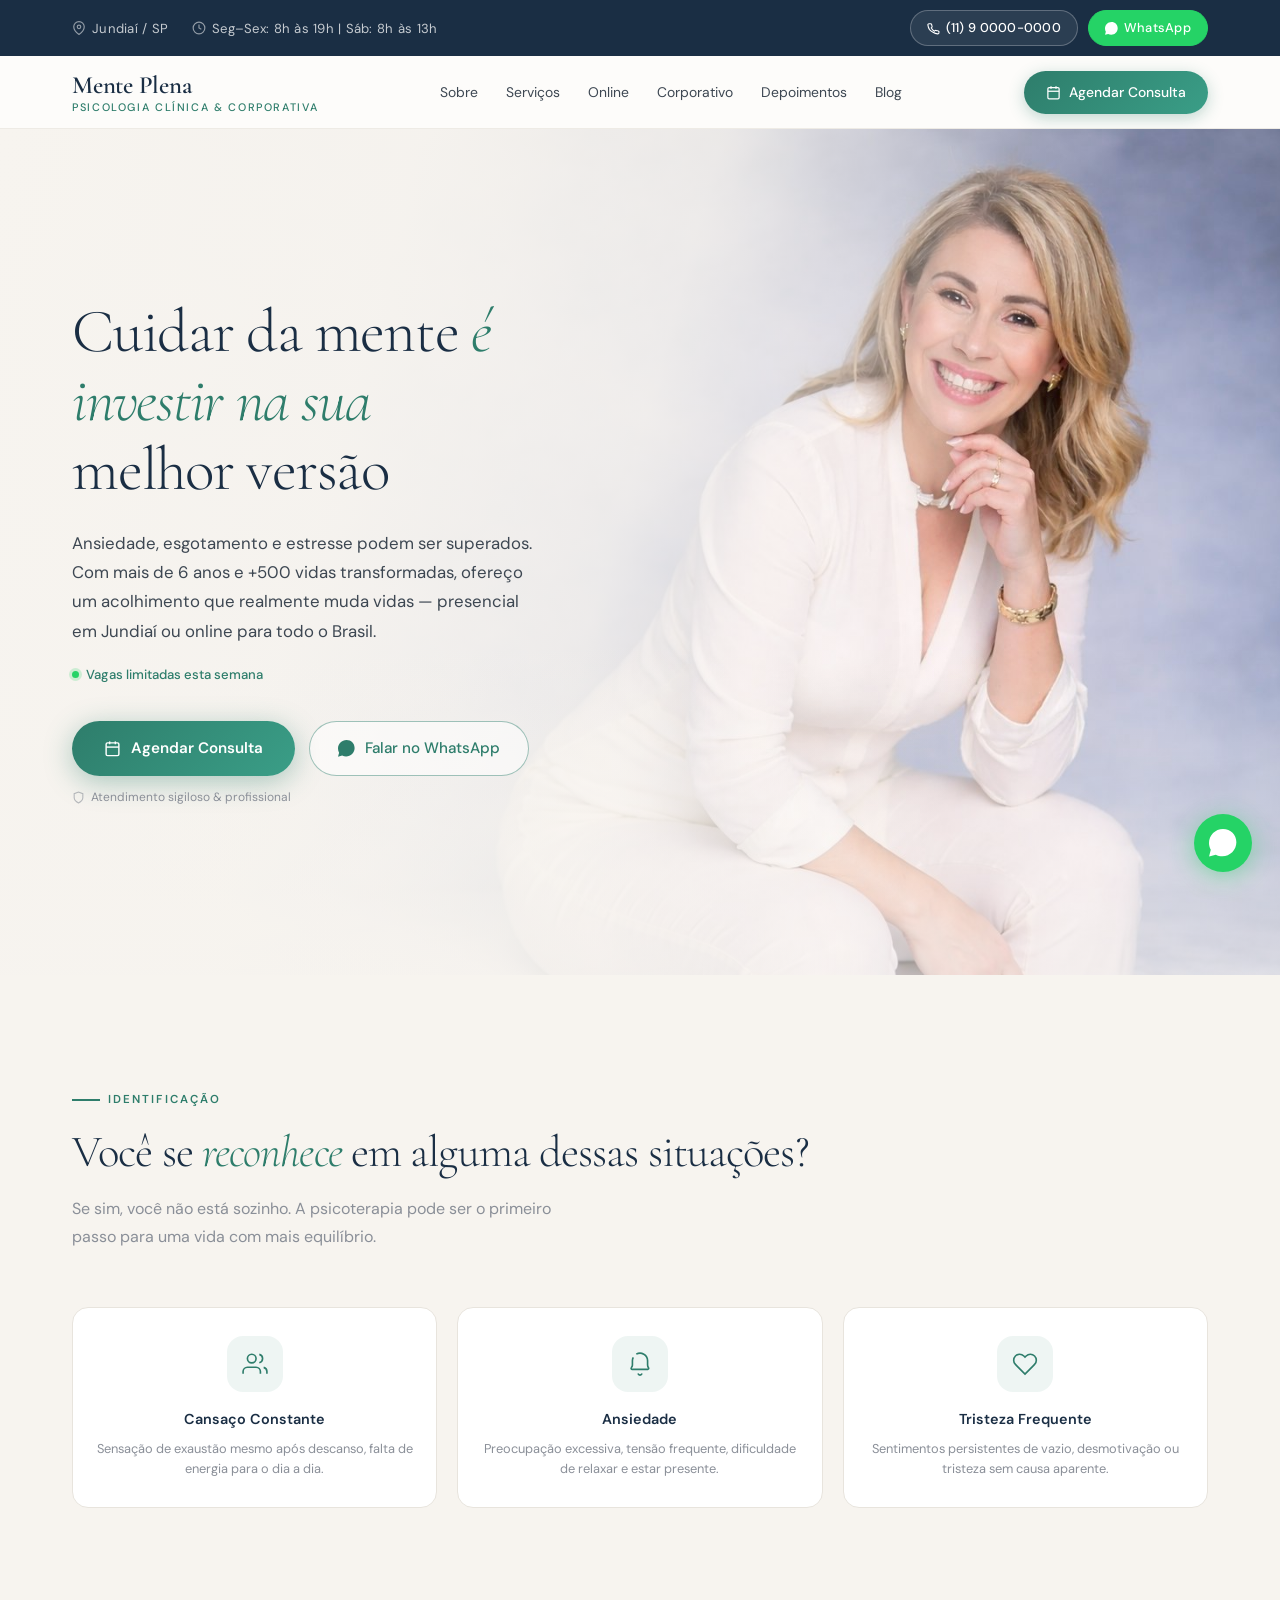
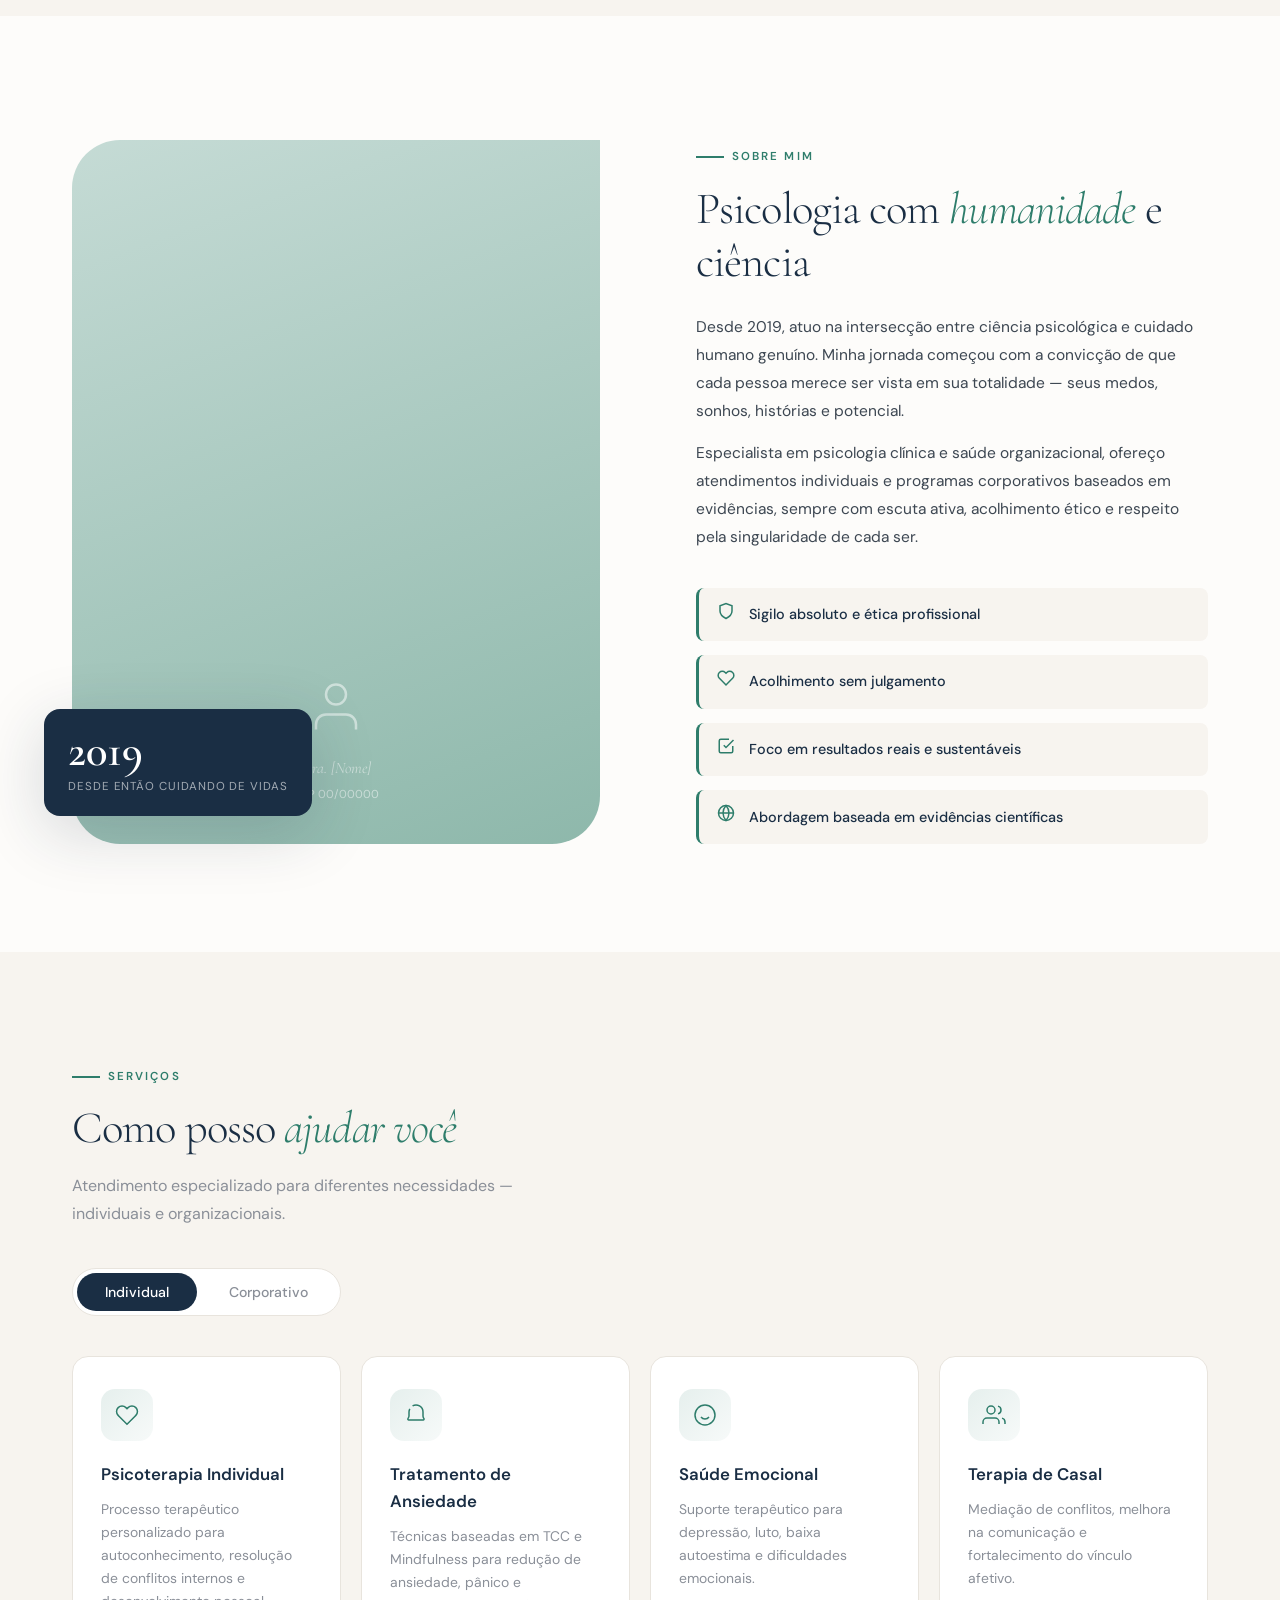
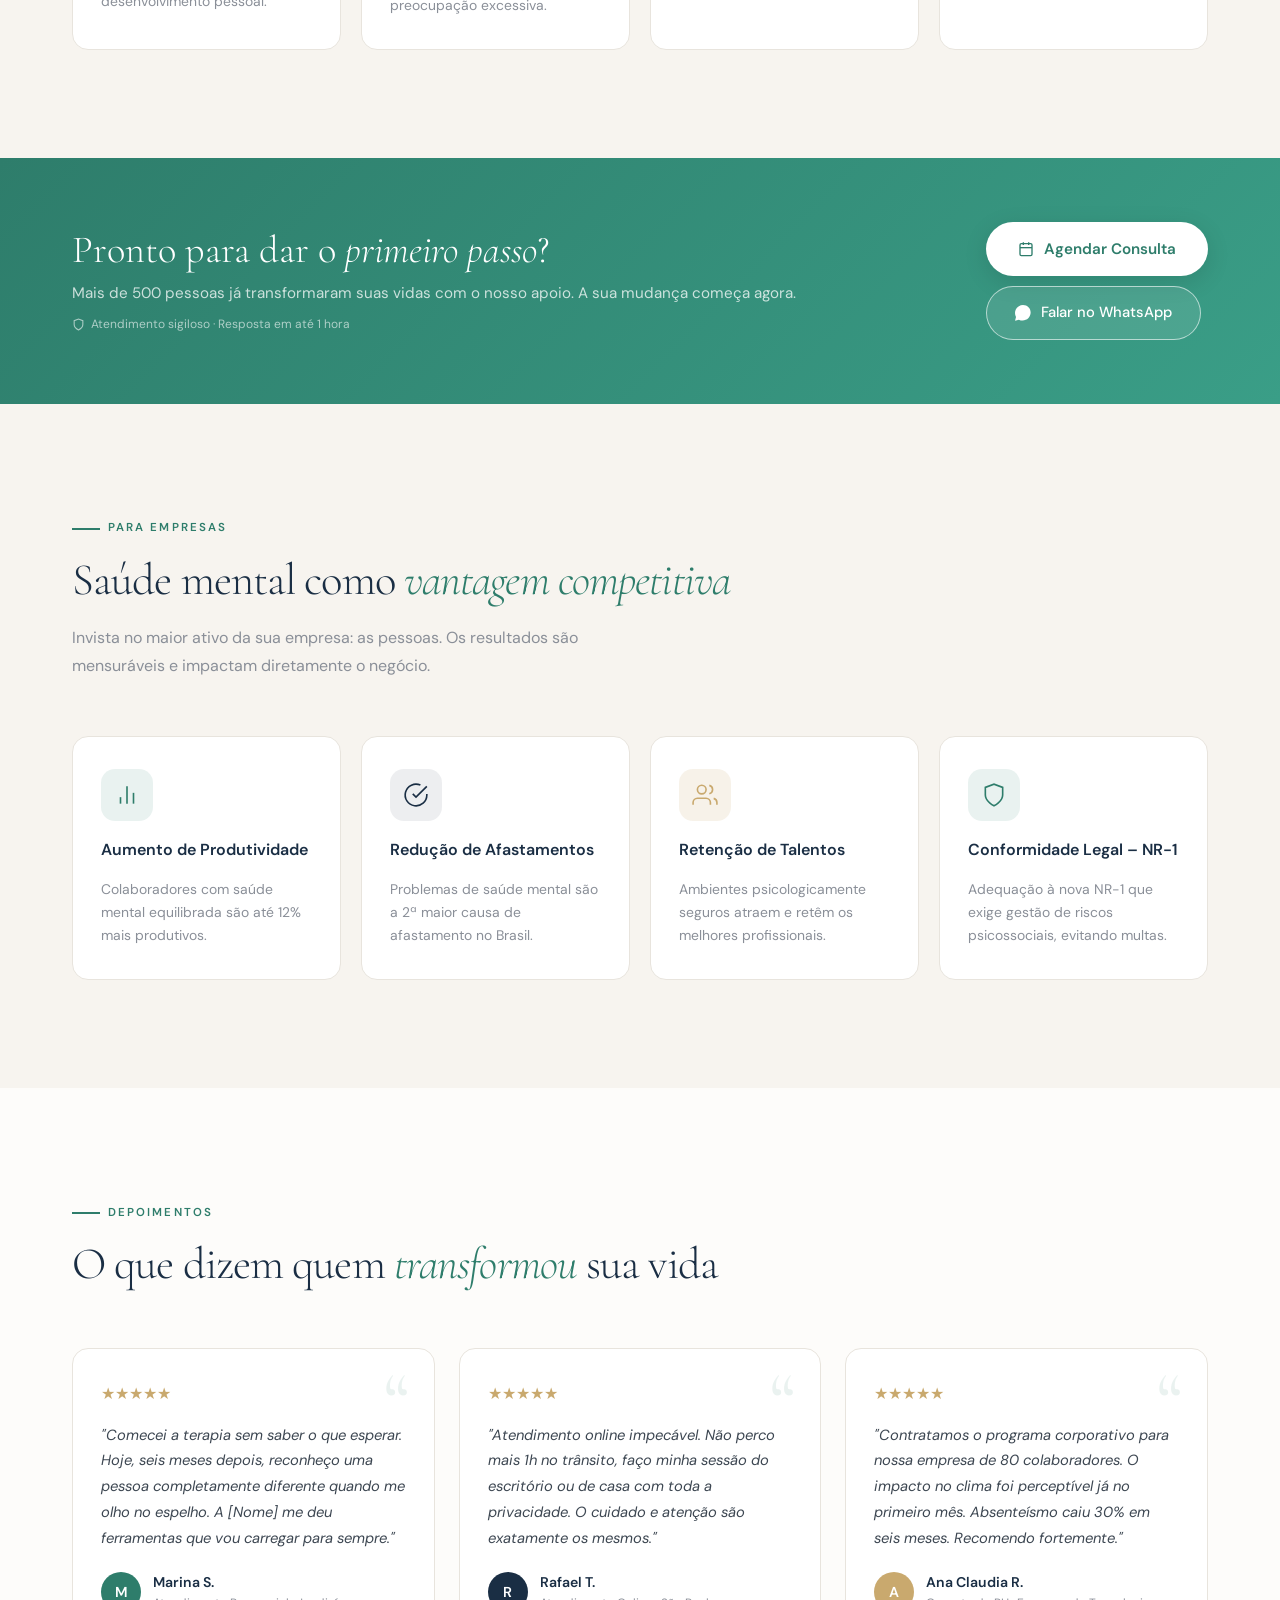
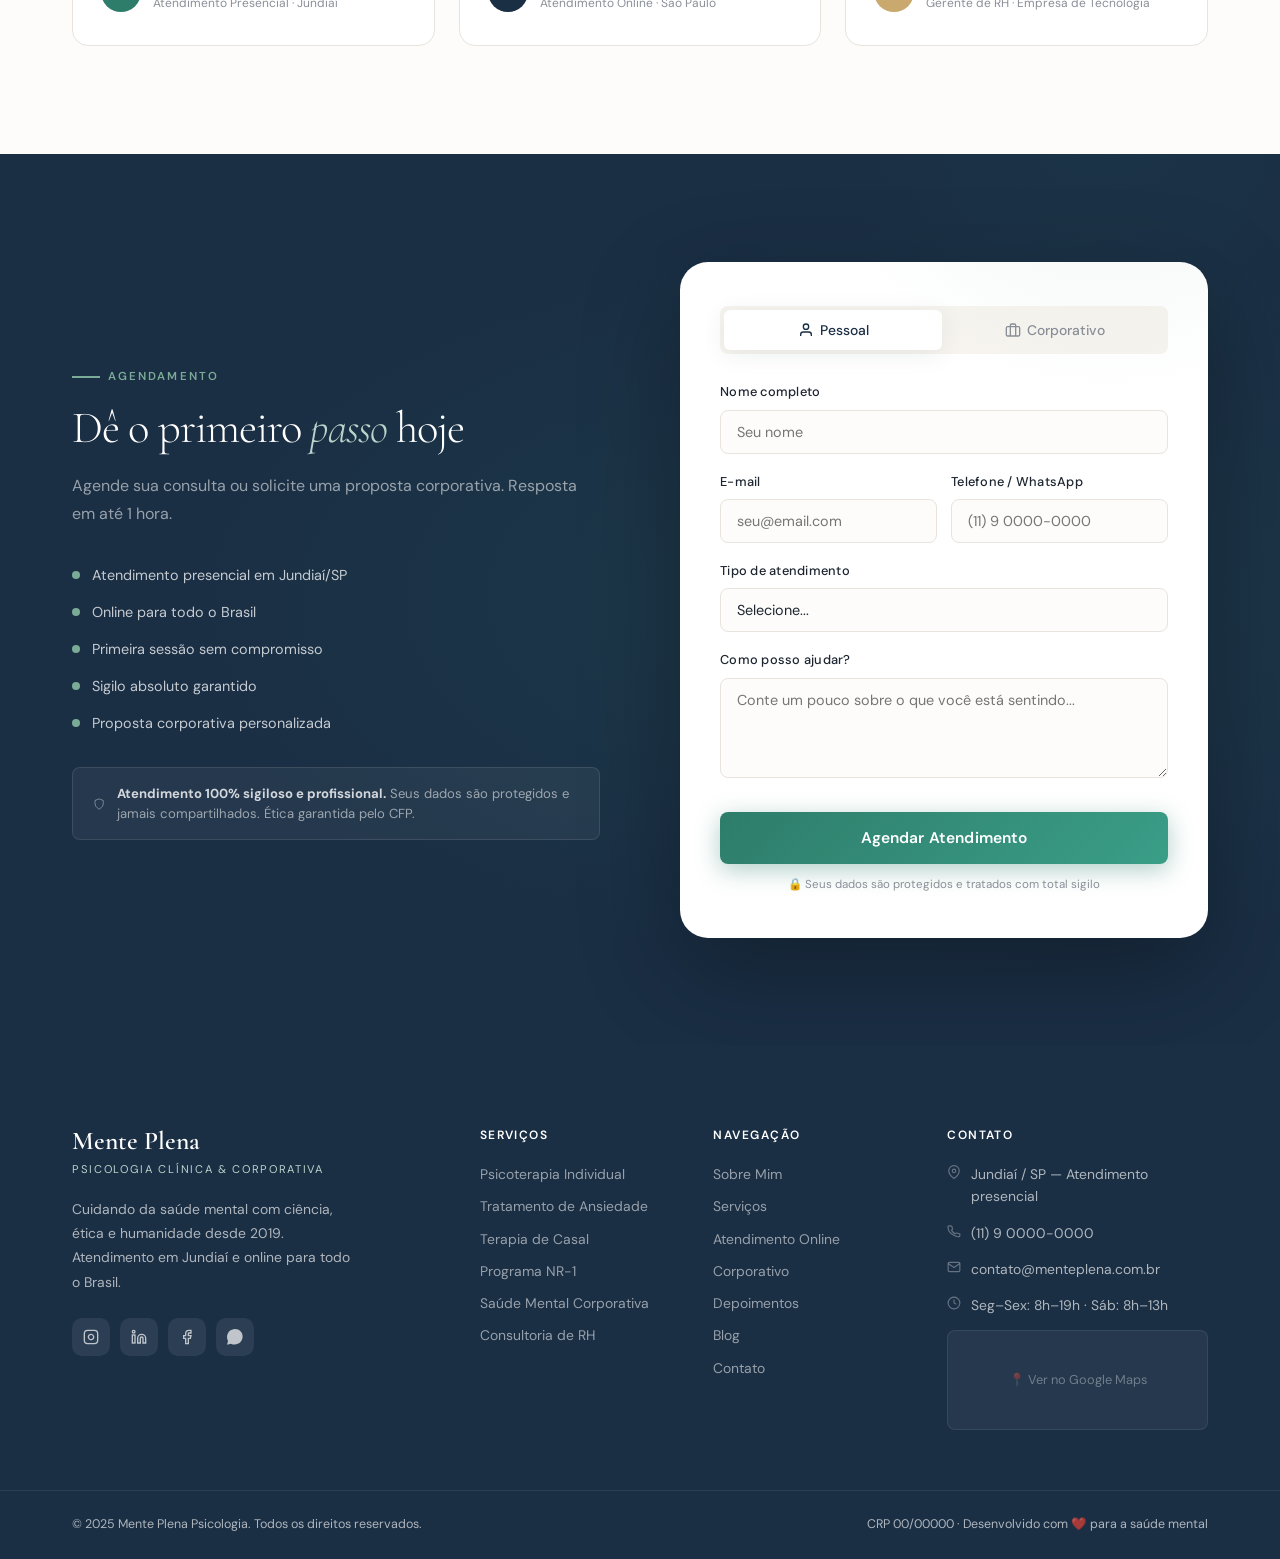
==== commit 36156ae6: "feat: remove sections" ====
--- a/mente_plena_melhorado.html
+++ b/mente_plena_melhorado.html
@@ -493,10 +493,7 @@
 
   <div class="hero">
     <div class="hero-content">
-      <div class="hero-badge">
-        <span class="hero-badge-dot"></span>
-        Psicologia Clínica & Corporativa · Jundiaí & Online
-      </div>
+    
 
       <h1>
        Cuidar da mente <em>é investir na sua</em>
@@ -507,8 +504,8 @@
 
       <div class="hero-urgency">
         <span class="hero-urgency-dot"></span>
-        Vagas limitadas esta semana · Resposta em até 1 hora
-      </div>i
+        Vagas limitadas esta semana 
+      </div>
 
       <div class="hero-ctas">
         <a href="#contato" class="btn-primary">
@@ -523,53 +520,9 @@
 
       <div class="hero-cta-note">
         <svg width="13" height="13" viewBox="0 0 24 24" fill="none" stroke="currentColor" stroke-width="2"><path d="M12 22s8-4 8-10V5l-8-3-8 3v7c0 6 8 10 8 10z"/></svg>
-        Atendimento sigiloso &amp; profissional · Sem compromisso na primeira sessão
-      </div>
-
-      <!-- Trust badges -->
-      <div class="hero-badges">
-        <div class="hero-badge-item">
-          <svg width="13" height="13" viewBox="0 0 24 24" fill="none" stroke="currentColor" stroke-width="2.5"><polyline points="20 6 9 17 4 12"/></svg>
-          Online e presencial
-        </div>
-        <div class="hero-badge-item">
-          <svg width="13" height="13" viewBox="0 0 24 24" fill="none" stroke="currentColor" stroke-width="2.5"><polyline points="20 6 9 17 4 12"/></svg>
-          +500 pacientes atendidos
-        </div>
-        <div class="hero-badge-item">
-          <svg width="13" height="13" viewBox="0 0 24 24" fill="none" stroke="currentColor" stroke-width="2.5"><polyline points="20 6 9 17 4 12"/></svg>
-          Especialista em ansiedade
-        </div>
-        <div class="hero-badge-item">
-          <svg width="13" height="13" viewBox="0 0 24 24" fill="none" stroke="currentColor" stroke-width="2.5"><polyline points="20 6 9 17 4 12"/></svg>
-          CFP Registrada
-        </div>
-      </div>
-
-      <!-- Stats -->
-      <div class="hero-trust">
-        <div class="hero-trust-item">
-          <span class="hero-trust-num">+500</span>
-          <span class="hero-trust-label">Vidas transformadas</span>
-        </div>
-        <div class="hero-trust-divider"></div>
-        <div class="hero-trust-item">
-          <span class="hero-trust-num">6+</span>
-          <span class="hero-trust-label">Anos de experiência</span>
-        </div>
-        <div class="hero-trust-divider"></div>
-        <div class="hero-trust-item">
-          <span class="hero-trust-num">98%</span>
-          <span class="hero-trust-label">Satisfação dos pacientes</span>
-        </div>
-        <div class="hero-trust-divider"></div>
-        <div class="hero-trust-item">
-          <span class="hero-trust-num">Brasil</span>
-          <span class="hero-trust-label">Atendimento online</span>
-        </div>
-      </div>
-    </div>
-  </div>
+        Atendimento sigiloso &amp; profissional 
+      </div>
+
 </section>
 
 <!-- DORES -->
@@ -581,10 +534,10 @@
     <div class="dores-grid">
       <div class="dor-card fade-up"><div class="dor-icon"><svg width="26" height="26" viewBox="0 0 24 24" fill="none" stroke="#2e7d6b" stroke-width="1.5"><path d="M17 21v-2a4 4 0 0 0-4-4H5a4 4 0 0 0-4 4v2"/><circle cx="9" cy="7" r="4"/><path d="M23 21v-2a4 4 0 0 0-3-3.87"/><path d="M16 3.13a4 4 0 0 1 0 7.75"/></svg></div><div class="dor-title">Cansaço Constante</div><div class="dor-text">Sensação de exaustão mesmo após descanso, falta de energia para o dia a dia.</div></div>
       <div class="dor-card fade-up"><div class="dor-icon"><svg width="26" height="26" viewBox="0 0 24 24" fill="none" stroke="#2e7d6b" stroke-width="1.5"><path d="M8.56 2.9A7 7 0 0 1 19 9v4a4 4 0 0 0 .8 2.4l.2.3A1 1 0 0 1 19.2 17H4.8a1 1 0 0 1-.8-1.6l.2-.3A4 4 0 0 0 5 13V9a7 7 0 0 1 .79-3.2"/><path d="M10.1 20.85a2 2 0 0 0 3.8 0"/></svg></div><div class="dor-title">Ansiedade</div><div class="dor-text">Preocupação excessiva, tensão frequente, dificuldade de relaxar e estar presente.</div></div>
-      <div class="dor-card fade-up"><div class="dor-icon"><svg width="26" height="26" viewBox="0 0 24 24" fill="none" stroke="#2e7d6b" stroke-width="1.5"><circle cx="12" cy="12" r="10"/><polyline points="12 6 12 12 16 14"/></svg></div><div class="dor-title">Mente Acelerada</div><div class="dor-text">Pensamentos que não param, dificuldade de concentração, insônia frequente.</div></div>
-      <div class="dor-card fade-up"><div class="dor-icon"><svg width="26" height="26" viewBox="0 0 24 24" fill="none" stroke="#2e7d6b" stroke-width="1.5"><rect x="2" y="3" width="20" height="14" rx="2"/><line x1="8" y1="21" x2="16" y2="21"/><line x1="12" y1="17" x2="12" y2="21"/></svg></div><div class="dor-title">Estresse no Trabalho</div><div class="dor-text">Pressão profissional, conflitos, burnout ou dificuldade de separar vida pessoal do trabalho.</div></div>
+    
+
       <div class="dor-card fade-up"><div class="dor-icon"><svg width="26" height="26" viewBox="0 0 24 24" fill="none" stroke="#2e7d6b" stroke-width="1.5"><path d="M20.84 4.61a5.5 5.5 0 0 0-7.78 0L12 5.67l-1.06-1.06a5.5 5.5 0 0 0-7.78 7.78l1.06 1.06L12 21.23l7.78-7.78 1.06-1.06a5.5 5.5 0 0 0 0-7.78z"/></svg></div><div class="dor-title">Tristeza Frequente</div><div class="dor-text">Sentimentos persistentes de vazio, desmotivação ou tristeza sem causa aparente.</div></div>
-      <div class="dor-card fade-up"><div class="dor-icon"><svg width="26" height="26" viewBox="0 0 24 24" fill="none" stroke="#2e7d6b" stroke-width="1.5"><circle cx="12" cy="12" r="10"/><path d="M8 15h8M9 9h1M15 9h1"/></svg></div><div class="dor-title">Relacionamentos Difíceis</div><div class="dor-text">Conflitos recorrentes, dificuldade de comunicação ou de estabelecer limites saudáveis.</div></div>
+    
     </div>
   </div>
 </section>
@@ -677,51 +630,6 @@
   </div>
 </div>
 
-<!-- DIFERENCIAIS -->
-<section id="diferenciais">
-  <div class="container">
-    <div class="section-label">Nossos Diferenciais</div>
-    <h2 class="section-title">Por que escolher <em>Mente Plena</em></h2>
-    <div class="diferenciais-grid">
-      <div class="dif-card fade-up"><div class="dif-num">01</div><div class="dif-title">Equipe Multidisciplinar</div><div class="dif-text">Atuação integrada com outros profissionais de saúde para uma visão holística do paciente.</div></div>
-      <div class="dif-card fade-up"><div class="dif-num">02</div><div class="dif-title">Atendimento Personalizado</div><div class="dif-text">Cada pessoa é única. Desenvolvemos planos terapêuticos individualizados baseados na sua história.</div></div>
-      <div class="dif-card fade-up"><div class="dif-num">03</div><div class="dif-title">Foco em Resultados</div><div class="dif-text">Metodologia orientada a objetivos claros e mensuráveis. Você saberá onde quer chegar.</div></div>
-      <div class="dif-card fade-up"><div class="dif-num">04</div><div class="dif-title">Tecnologia + Humanidade</div><div class="dif-text">Plataforma segura para atendimento online, aliada ao calor humano que nenhuma tecnologia substitui.</div></div>
-      <div class="dif-card fade-up"><div class="dif-num">05</div><div class="dif-title">Experiência Comprovada</div><div class="dif-text">Mais de 6 anos de prática clínica e organizacional, com centenas de histórias de transformação.</div></div>
-      <div class="dif-card fade-up"><div class="dif-num">06</div><div class="dif-title">Sigilo e Ética</div><div class="dif-text">Compromisso absoluto com o Código de Ética Profissional do CFP. Sua privacidade é sagrada.</div></div>
-    </div>
-  </div>
-</section>
-
-<!-- ONLINE -->
-<section class="online" id="online">
-  <div class="container">
-    <div class="online-grid">
-      <div class="fade-left">
-        <div class="section-label">Atendimento Online</div>
-        <h2 class="section-title">Para todo o <em style="color:var(--sage-pale)">Brasil</em>, de onde você estiver</h2>
-        <p class="section-sub" style="color:rgba(255,255,255,0.55);">Tecnologia a serviço do seu bem-estar. Sessões online com a mesma qualidade, ética e profundidade do presencial.</p>
-        <div class="online-features">
-          <div class="online-feature"><div class="online-feat-icon"><svg width="22" height="22" viewBox="0 0 24 24" fill="none" stroke="white" stroke-width="1.5"><path d="M12 22s8-4 8-10V5l-8-3-8 3v7c0 6 8 10 8 10z"/></svg></div><div><div class="online-feat-title">Segurança e Sigilo Total</div><div class="online-feat-text">Plataforma criptografada e aprovada pelo CFP para teleconsulta psicológica.</div></div></div>
-          <div class="online-feature"><div class="online-feat-icon"><svg width="22" height="22" viewBox="0 0 24 24" fill="none" stroke="white" stroke-width="1.5"><circle cx="12" cy="12" r="10"/><polyline points="12 6 12 12 16 14"/></svg></div><div><div class="online-feat-title">Flexibilidade de Horário</div><div class="online-feat-text">Sessões matutinas, vespertinas e noturnas para se encaixar na sua rotina.</div></div></div>
-          <div class="online-feature"><div class="online-feat-icon"><svg width="22" height="22" viewBox="0 0 24 24" fill="none" stroke="white" stroke-width="1.5"><path d="M21 15a2 2 0 0 1-2 2H7l-4 4V5a2 2 0 0 1 2-2h14a2 2 0 0 1 2 2z"/></svg></div><div><div class="online-feat-title">Conforto e Privacidade</div><div class="online-feat-text">Faça terapia do conforto da sua casa, escritório ou qualquer lugar seguro.</div></div></div>
-        </div>
-      </div>
-      <div class="online-visual fade-right">
-        <div class="online-visual-inner">
-          <div class="online-visual-icon"><svg width="40" height="40" viewBox="0 0 24 24" fill="none" stroke="white" stroke-width="1"><rect x="2" y="3" width="20" height="14" rx="2"/><line x1="8" y1="21" x2="16" y2="21"/><line x1="12" y1="17" x2="12" y2="21"/></svg></div>
-          <div class="online-stat">Todo o Brasil</div>
-          <div class="online-stat-label">Atendemos de Norte a Sul</div>
-          <div style="margin-top:32px;display:flex;gap:20px;justify-content:center;flex-wrap:wrap;">
-            <div style="text-align:center;"><div style="font-family:var(--font-display);font-size:1.8rem;font-weight:300;color:white;">98%</div><div style="font-size:0.72rem;color:rgba(255,255,255,0.45);">Satisfação</div></div>
-            <div style="width:1px;background:rgba(255,255,255,0.1);"></div>
-            <div style="text-align:center;"><div style="font-family:var(--font-display);font-size:1.8rem;font-weight:300;color:white;">+200</div><div style="font-size:0.72rem;color:rgba(255,255,255,0.45);">Pacientes online</div></div>
-          </div>
-        </div>
-      </div>
-    </div>
-  </div>
-</section>
 
 <!-- BENEFÍCIOS CORPORATIVO -->
 <section class="beneficios" id="corporativo">
@@ -734,8 +642,7 @@
       <div class="ben-card fade-up"><div class="ben-icon ben-icon-2"><svg width="26" height="26" viewBox="0 0 24 24" fill="none" stroke="#1a2e44" stroke-width="1.5"><path d="M22 11.08V12a10 10 0 1 1-5.93-9.14"/><polyline points="22 4 12 14.01 9 11.01"/></svg></div><div class="ben-title">Redução de Afastamentos</div><div class="ben-text">Problemas de saúde mental são a 2ª maior causa de afastamento no Brasil.</div></div>
       <div class="ben-card fade-up"><div class="ben-icon ben-icon-3"><svg width="26" height="26" viewBox="0 0 24 24" fill="none" stroke="#c9a96e" stroke-width="1.5"><path d="M17 21v-2a4 4 0 0 0-4-4H5a4 4 0 0 0-4 4v2"/><circle cx="9" cy="7" r="4"/><path d="M23 21v-2a4 4 0 0 0-3-3.87"/><path d="M16 3.13a4 4 0 0 1 0 7.75"/></svg></div><div class="ben-title">Retenção de Talentos</div><div class="ben-text">Ambientes psicologicamente seguros atraem e retêm os melhores profissionais.</div></div>
       <div class="ben-card fade-up"><div class="ben-icon ben-icon-1"><svg width="26" height="26" viewBox="0 0 24 24" fill="none" stroke="#2e7d6b" stroke-width="1.5"><path d="M12 22s8-4 8-10V5l-8-3-8 3v7c0 6 8 10 8 10z"/></svg></div><div class="ben-title">Conformidade Legal – NR-1</div><div class="ben-text">Adequação à nova NR-1 que exige gestão de riscos psicossociais, evitando multas.</div></div>
-      <div class="ben-card fade-up"><div class="ben-icon ben-icon-2"><svg width="26" height="26" viewBox="0 0 24 24" fill="none" stroke="#1a2e44" stroke-width="1.5"><circle cx="12" cy="12" r="10"/><path d="M8 14s1.5 2 4 2 4-2 4-2"/><line x1="9" y1="9" x2="9.01" y2="9"/><line x1="15" y1="9" x2="15.01" y2="9"/></svg></div><div class="ben-title">Clima Organizacional</div><div class="ben-text">Melhora no relacionamento interpessoal, comunicação e senso de pertencimento.</div></div>
-      <div class="ben-card fade-up"><div class="ben-icon ben-icon-3"><svg width="26" height="26" viewBox="0 0 24 24" fill="none" stroke="#c9a96e" stroke-width="1.5"><path d="M22 12h-4l-3 9L9 3l-3 9H2"/></svg></div><div class="ben-title">ROI Mensurável</div><div class="ben-text">Para cada R$1 investido em saúde mental, empresas recuperam até R$4 (OMS).</div></div>
+     
     </div>
   </div>
 </section>
@@ -753,20 +660,6 @@
   </div>
 </section>
 
-<!-- BLOG -->
-<section class="blog" id="blog">
-  <div class="container">
-    <div style="display:flex;align-items:flex-end;justify-content:space-between;flex-wrap:wrap;gap:16px;">
-      <div><div class="section-label">Blog & Conteúdo</div><h2 class="section-title">Conhecimento que <em>transforma</em></h2></div>
-      <a href="#" style="color:var(--teal);text-decoration:none;font-size:0.9rem;font-weight:600;">Ver todos os artigos →</a>
-    </div>
-    <div class="blog-grid">
-      <div class="blog-card fade-up"><div class="blog-img" style="background:linear-gradient(135deg,#d4e8e2,#8eb8ab);"><span class="blog-cat">Ansiedade</span></div><div class="blog-body"><div class="blog-title">5 sinais de que sua ansiedade precisa de atenção profissional</div><div class="blog-excerpt">Aprender a diferenciar a ansiedade natural do dia a dia daquela que precisa de suporte especializado pode mudar sua qualidade de vida.</div><div class="blog-meta"><span class="blog-date">Mar 2025</span><a href="#" class="blog-link">Ler artigo →</a></div></div></div>
-      <div class="blog-card fade-up"><div class="blog-img" style="background:linear-gradient(135deg,#c5d8e8,#8aabcc);"><span class="blog-cat">Corporativo</span></div><div class="blog-body"><div class="blog-title">NR-1 e saúde mental: o que sua empresa precisa saber em 2025</div><div class="blog-excerpt">A nova NR-1 obriga empresas a identificar e gerenciar riscos psicossociais. Entenda o que isso significa na prática.</div><div class="blog-meta"><span class="blog-date">Fev 2025</span><a href="#" class="blog-link">Ler artigo →</a></div></div></div>
-      <div class="blog-card fade-up"><div class="blog-img" style="background:linear-gradient(135deg,#e8dfc5,#d4c090);"><span class="blog-cat">Bem-estar</span></div><div class="blog-body"><div class="blog-title">Mindfulness no trabalho: como 10 minutos por dia mudam tudo</div><div class="blog-excerpt">Técnicas práticas de atenção plena que você pode aplicar imediatamente para reduzir o estresse e melhorar o foco.</div><div class="blog-meta"><span class="blog-date">Jan 2025</span><a href="#" class="blog-link">Ler artigo →</a></div></div></div>
-    </div>
-  </div>
-</section>
 
 <!-- CONTATO/FORMULÁRIO -->
 <section class="form-section" id="contato">
